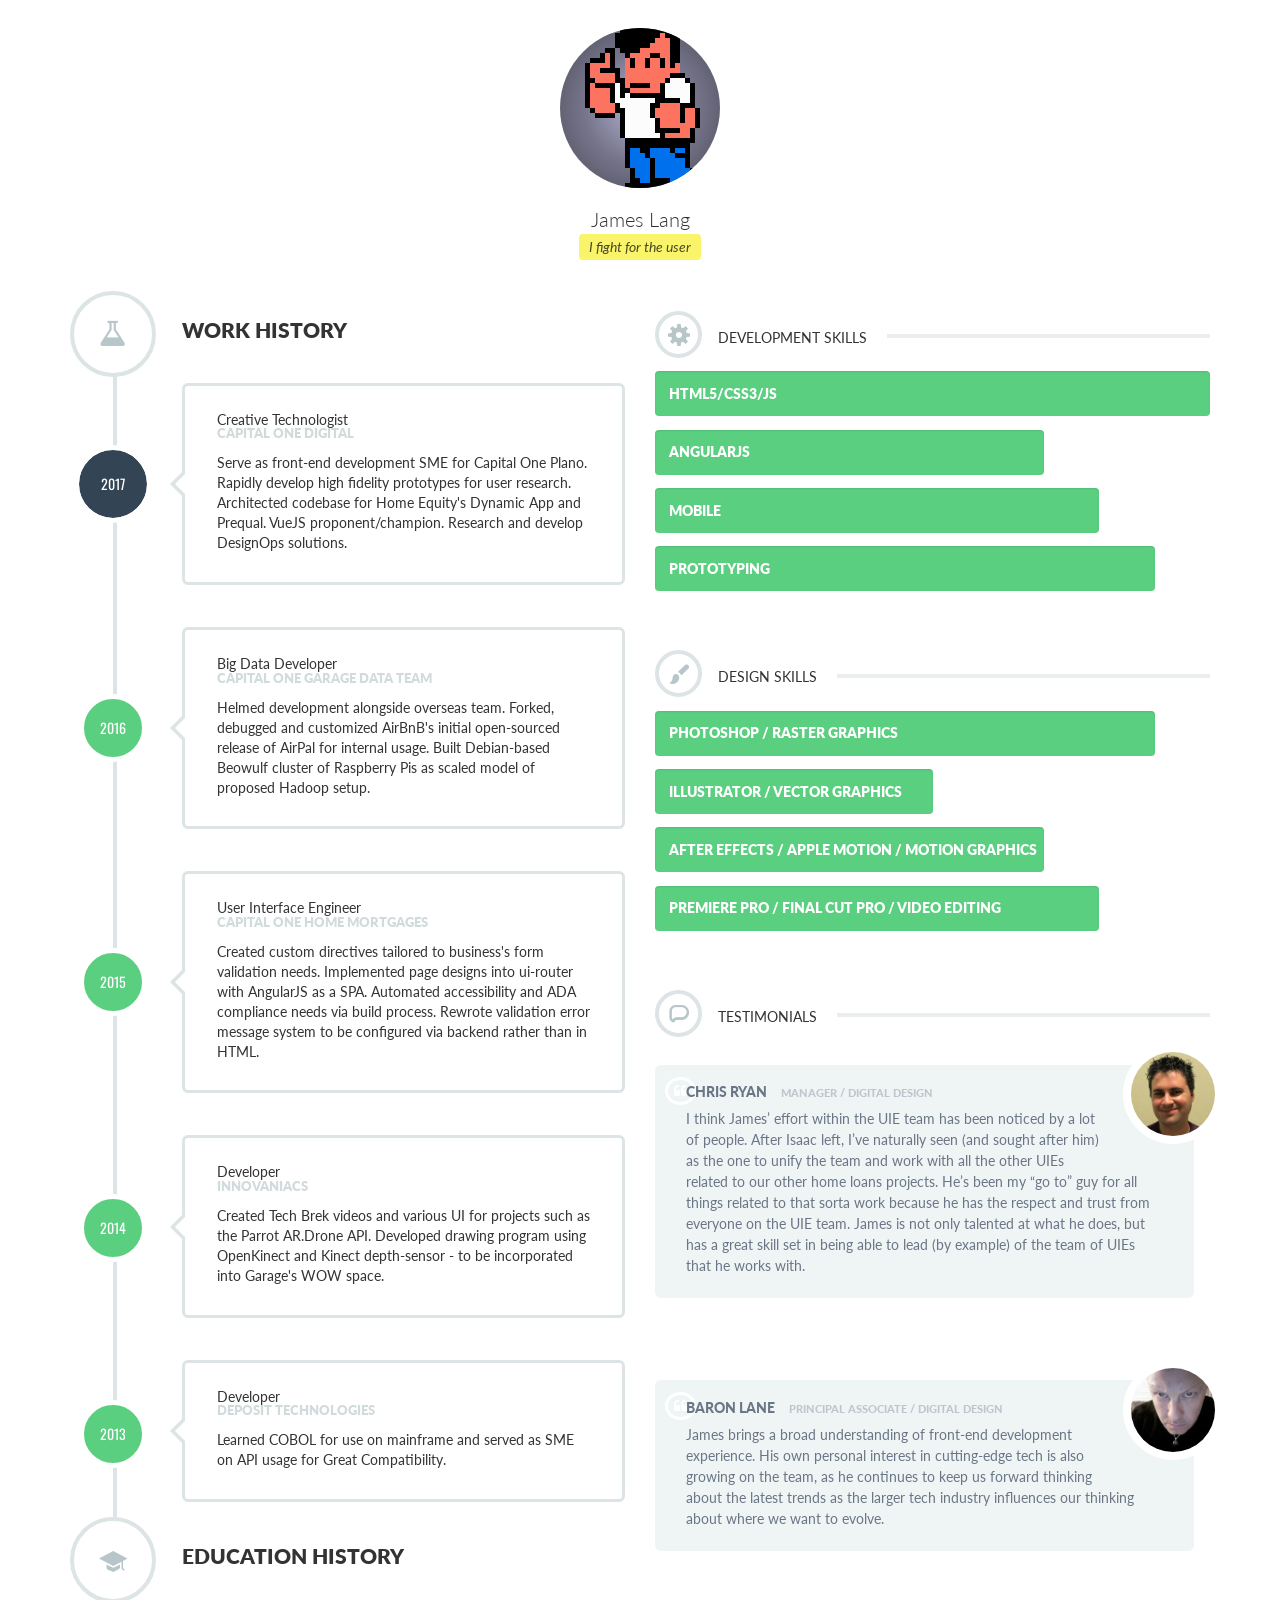
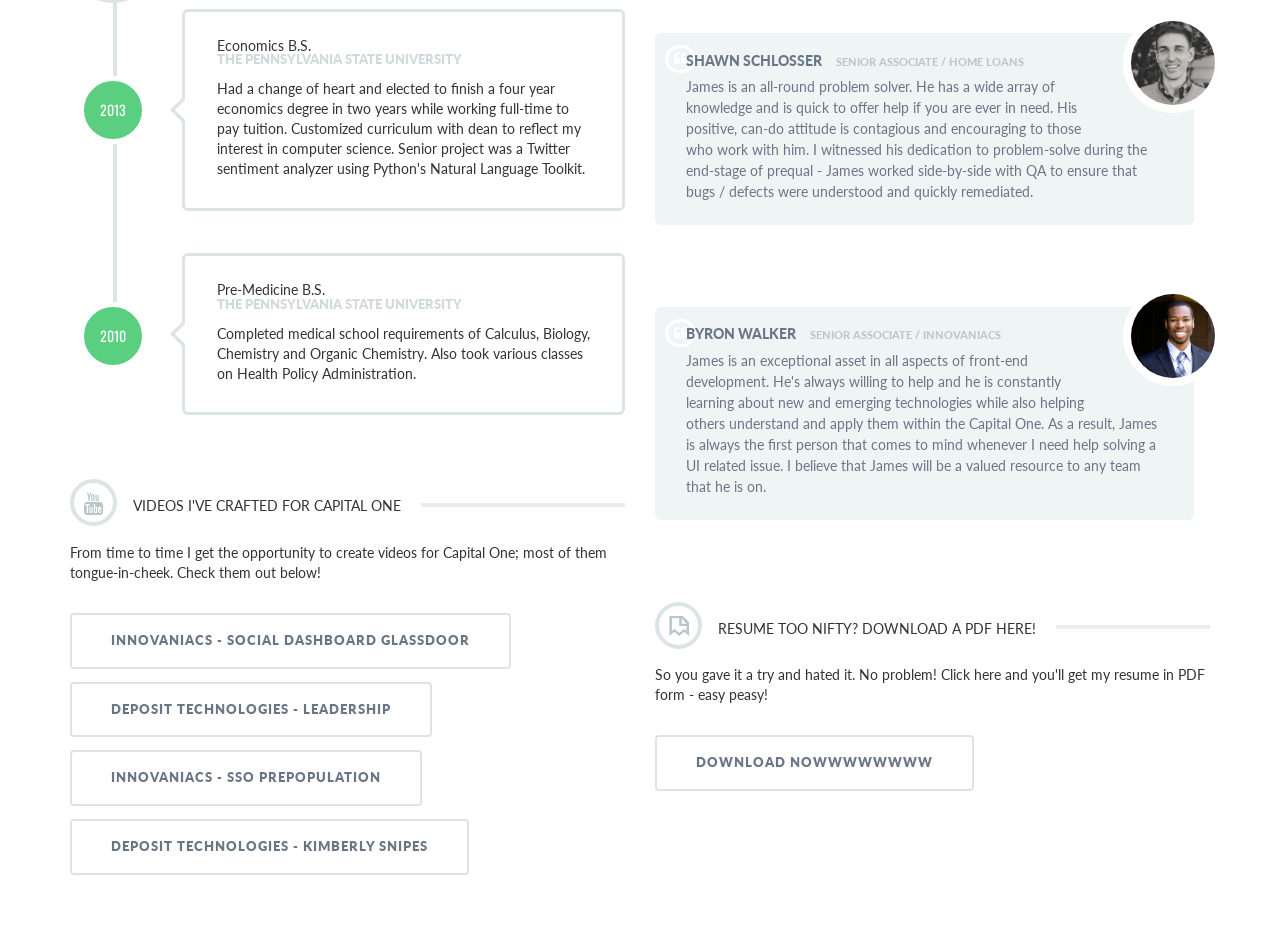
==== index.html @ 6a2134ec "experience updates" ====
<!DOCTYPE html>

<html lang="en">

<head>
    <meta charset="utf-8">
    <meta content="IE=edge" http-equiv="X-UA-Compatible">
    <meta content="width=device-width, initial-scale=1" name="viewport">

    <title>James Lang</title>

    <link href='https://fonts.googleapis.com/css?family=Lato:100,300,400,700,900,100italic,300italic,400italic,700italic,900italic'
        rel='stylesheet' type='text/css'>
    <link href='https://fonts.googleapis.com/css?family=Oswald' rel='stylesheet' type='text/css'>

    <link href="css/bootstrap.min.css" rel="stylesheet">
    <link rel="stylesheet" type="text/css" href="css/fonts/font-awesome/css/font-awesome.min.css">
    <link rel="stylesheet" type="text/css" href="css/fonts/fontello/css/fontello.css">
    <link rel="stylesheet" type="text/css" href="css/style.css">
    <!-- HTML5 shim and Respond.js for IE8 support of HTML5 elements and media queries -->
    <!-- WARNING: Respond.js doesn't work if you view the page via file:// -->
    <!--[if lt IE 9]>
      <script src="https://oss.maxcdn.com/html5shiv/3.7.2/html5shiv.min.js"></script>
      <script src="https://oss.maxcdn.com/respond/1.4.2/respond.min.js"></script>
    <![endif]-->
</head>

<body>
    <div class="container">
        <header class="header">
            <img src="img/avatar.gif" alt="a silly River City Ransom sprite I chose to be my avatar">
            <h1>James Lang</h1>
            <p>I fight for the user</p>
        </header>
        <div class="wrapper">
            <section id="resume" class="page">
                <div class="content">
                    <div class="row">
                        <div class="col-md-6">
                            <div class="timeline">
                                <h2><i class="fa fa-flask"></i>work history</h2>
                                <div class="event current">
                                    <span class="date">2017</span>
                                    <h4>Creative Technologist</h4>
                                    <h5>Capital One Digital</h5>
                                    <p>Serve as front-end development SME for Capital One Plano. Rapidly develop high fidelity prototypes for user research. Architected codebase for Home Equity's Dynamic App and Prequal. VueJS proponent/champion. Research and develop DesignOps solutions.</p>
                                </div>
                                <div class="event">
                                    <span class="date">2016</span>
                                    <h4>Big Data Developer</h4>
                                    <h5>Capital One Garage Data Team</h5>
                                    <p>Helmed development alongside overseas team. Forked, debugged and customized AirBnB's
                                        initial open-sourced release of AirPal for internal usage. Built Debian-based Beowulf cluster of
                                        Raspberry Pis as scaled model of proposed Hadoop setup.</p>
                                </div>
                                <div class="event">
                                    <span class="date">2015</span>
                                    <h4>User Interface Engineer</h4>
                                    <h5>Capital One Home Mortgages</h5>
                                    <p>Created custom directives tailored to business's form validation needs. Implemented page designs into ui-router with AngularJS as a SPA. Automated accessibility and ADA compliance needs via build process. Rewrote validation error message system to be configured via backend rather than in HTML.</p>
                                </div>
                                <div class="event">
                                    <span class="date">2014</span>
                                    <h4>Developer</h4>
                                    <h5>Innovaniacs</h5>
                                    <p>Created Tech Brek videos and various UI for projects such as the Parrot AR.Drone API.
                                        Developed drawing program using OpenKinect and Kinect depth-sensor - to be incorporated
                                        into Garage's WOW space.</p>
                                </div>
                                <div class="event">
                                    <span class="date">2013</span>
                                    <h4>Developer</h4>
                                    <h5>Deposit Technologies</h5>
                                    <p>Learned COBOL for use on mainframe and served as SME on API usage for Great Compatibility.</p>
                                </div>
                                <h2><i class="icon-college"></i>education history</h2>
                                <div class="event">
                                    <span class="date">2013</span>
                                    <h4>Economics B.S.</h4>
                                    <h5>The Pennsylvania State University</h5>
                                    <p>Had a change of heart and elected to finish a four year economics degree in two years
                                        while working full-time to pay tuition. Customized curriculum with dean to reflect
                                        my interest in computer science. Senior project was a Twitter sentiment analyzer
                                        using Python's Natural Language Toolkit.</p>
                                </div>
                                <div class="event last">
                                    <span class="date">2010</span>
                                    <h4>Pre-Medicine B.S.</h4>
                                    <h5>The Pennsylvania State University</h5>
                                    <p>Completed medical school requirements of Calculus, Biology, Chemistry and Organic Chemistry.
                                        Also took various classes on Health Policy Administration.</p>
                                </div>
                            </div>
                            <h2 class="section-title"><span><i class="icon-youtube"></i>Videos I've crafted for Capital One</span></h2>
                            <p>From time to time I get the opportunity to create videos for Capital One; most of them tongue-in-cheek.
                                Check them out below!</p>
                            <div class="download-button">
                                <a target="_blank" href="https://youtu.be/TDyPOs3mSeo" class="button primary">Innovaniacs - Social Dashboard Glassdoor</a>
                                <a target="_blank" href="https://youtu.be/um2yi-XzSWY" class="button primary">Deposit Technologies - Leadership</a>
                                <a target="_blank" href="https://youtu.be/ndw4KAT6s2w" class="button primary">Innovaniacs - SSO Prepopulation</a>
                                <a target="_blank" href="https://youtu.be/Vkbl9ad_ixo" class="button primary">Deposit Technologies - Kimberly Snipes</a>
                            </div>
                        </div>
                        <div class="col-md-6">
                            <h2 class="section-title"><span><i class="icon-cog-1"></i>development skills</span></h2>
                            <div class="skillset">
                                <div class="skill-unit">
                                    <h4>HTML5/CSS3/JS</h4>
                                    <div class="bar">
                                        <div class="progress" style="width: 100%;"></div>
                                    </div>
                                </div>
                                <div class="skill-unit">
                                    <h4>AngularJS</h4>
                                    <div class="bar">
                                        <div class="progress" style="width: 70%;"></div>
                                    </div>
                                </div>
                                <div class="skill-unit">
                                    <h4>Mobile</h4>
                                    <div class="bar">
                                        <div class="progress" style="width: 80%;"></div>
                                    </div>
                                </div>
                                <div class="skill-unit">
                                    <h4>Prototyping</h4>
                                    <div class="bar">
                                        <div class="progress" style="width: 90%;"></div>
                                    </div>
                                </div>
                            </div>
                            <h2 class="section-title"><span><i class="icon-brush"></i>design skills</span></h2>
                            <div class="skillset">
                                <div class="skill-unit">
                                    <h4>Photoshop / Raster Graphics</h4>
                                    <div class="bar">
                                        <div class="progress" style="width: 90%;"></div>
                                    </div>
                                </div>
                                <div class="skill-unit">
                                    <h4>Illustrator / Vector Graphics</h4>
                                    <div class="bar">
                                        <div class="progress" style="width: 50%;"></div>
                                    </div>
                                </div>
                                <div class="skill-unit">
                                    <h4>After Effects / Apple Motion / Motion Graphics</h4>
                                    <div class="bar">
                                        <div class="progress" style="width: 70%;"></div>
                                    </div>
                                </div>
                                <div class="skill-unit">
                                    <h4>Premiere Pro / Final Cut Pro / Video Editing</h4>
                                    <div class="bar">
                                        <div class="progress" style="width: 80%;"></div>
                                    </div>
                                </div>
                            </div>
                            <h2 class="section-title"><span><i class="icon-comment"></i>testimonials</span></h2>
                            <div class="testo-group">
                                <div class="testo">
                                    <img src="img/chris-ryan.jpg" alt="Chris Ryan's headshot">
                                    <h4>Chris Ryan <span>Manager / Digital Design</span></h4>
                                    <p>I think James’ effort within the UIE team has been noticed by a lot of people. After
                                        Isaac left, I’ve naturally seen (and sought after him) as the one to unify the team
                                        and work with all the other UIEs related to our other home loans projects. He’s been
                                        my “go to” guy for all things related to that sorta work because he has the respect
                                        and trust from everyone on the UIE team. James is not only talented at what he does,
                                        but has a great skill set in being able to lead (by example) of the team of UIEs
                                        that he works with.</p>
                                </div>
                            </div>
                            <div class="testo-group">
                                <div class="testo">
                                    <img src="img/baron-lane.jpg" alt="Baron Lane's headshot">
                                    <h4>Baron Lane <span>Principal Associate / Digital Design</span></h4>
                                    <p>James brings a broad understanding of front-end development experience. His own personal
                                        interest in cutting-edge tech is also growing on the team, as he continues to keep
                                        us forward thinking about the latest trends as the larger tech industry influences
                                        our thinking about where we want to evolve.</p>
                                </div>
                            </div>
                            <div class="testo-group">
                                <div class="testo">
                                    <img src="img/shawn-schlosser.jpg" alt="Shawn Schlosser's headshot">
                                    <h4>Shawn Schlosser <span>Senior Associate / Home Loans</span></h4>
                                    <p>James is an all-round problem solver. He has a wide array of knowledge and is quick to
                                        offer help if you are ever in need. His positive, can-do attitude is contagious and
                                        encouraging to those who work with him. I witnessed his dedication to problem-solve
                                        during the end-stage of prequal - James worked side-by-side with QA to ensure that
                                        bugs / defects were understood and quickly remediated.</p>
                                </div>
                            </div>
                            <div class="testo-group">
                                <div class="testo">
                                    <img src="img/byron-walker.jpg" alt="Byron Walker's headshot">
                                    <h4>Byron Walker <span>Senior Associate / Innovaniacs</span></h4>
                                    <p>James is an exceptional asset in all aspects of front-end development. He's always willing
                                        to help and he is constantly learning about new and emerging technologies while also
                                        helping others understand and apply them within the Capital One. As a result, James
                                        is always the first person that comes to mind whenever I need help solving a UI related
                                        issue. I believe that James will be a valued resource to any team that he is on.</p>
                                </div>
                            </div>
                            <h2 class="section-title"><span><i class="icon-doc-alt"></i>resume too nifty? download a PDF here!</span></h2>
                            <p>So you gave it a try and hated it. No problem! Click here and you'll get my resume in PDF form
                                - easy peasy!</p>
                            <div class="download-button">
                                <a target="_blank" href="resume.pdf" class="button primary">download nowwwwwwww</a>
                            </div>
                        </div>
                    </div>
                </div>
            </section>
        </div>
    </div>
    <script src="js/jquery-1.12.1.min.js"></script>
    <script src="js/bootstrap.min.js"></script>
</body>

</html>
---- css/fonts/fontello/css/fontello.css ----
@font-face {
  font-family: 'fontello';
  src: url('../font/fontello.eot?63985987');
  src: url('../font/fontello.eot?63985987#iefix') format('embedded-opentype'),
       url('../font/fontello.woff?63985987') format('woff'),
       url('../font/fontello.ttf?63985987') format('truetype'),
       url('../font/fontello.svg?63985987#fontello') format('svg');
  font-weight: normal;
  font-style: normal;
}
/* Chrome hack: SVG is rendered more smooth in Windozze. 100% magic, uncomment if you need it. */
/* Note, that will break hinting! In other OS-es font will be not as sharp as it could be */
/*
@media screen and (-webkit-min-device-pixel-ratio:0) {
  @font-face {
    font-family: 'fontello';
    src: url('../font/fontello.svg?63985987#fontello') format('svg');
  }
}
*/
 
 [class^="icon-"]:before, [class*=" icon-"]:before {
  font-family: "fontello";
  font-style: normal;
  font-weight: normal;
  speak: none;
 
  display: inline-block;
  text-decoration: inherit;
  width: 1em;
  margin-right: .2em;
  text-align: center;
  /* opacity: .8; */
 
  /* For safety - reset parent styles, that can break glyph codes*/
  font-variant: normal;
  text-transform: none;
     
  /* fix buttons height, for twitter bootstrap */
  line-height: 1em;
 
  /* Animation center compensation - margins should be symmetric */
  /* remove if not needed */
  margin-left: .2em;
 
  /* you can be more comfortable with increased icons size */
  /* font-size: 120%; */
 
  /* Uncomment for 3D effect */
  /* text-shadow: 1px 1px 1px rgba(127, 127, 127, 0.3); */
}
 
.icon-facebook:before { content: '\e800'; } /* '' */
.icon-twitter:before { content: '\e801'; } /* '' */
.icon-linkedin:before { content: '\e802'; } /* '' */
.icon-gplus:before { content: '\e803'; } /* '' */
.icon-pinterest:before { content: '\e804'; } /* '' */
.icon-github-circled:before { content: '\e805'; } /* '' */
.icon-dribbble:before { content: '\e806'; } /* '' */
.icon-digg:before { content: '\e807'; } /* '' */
.icon-instagram:before { content: '\e808'; } /* '' */
.icon-xing:before { content: '\e809'; } /* '' */
.icon-lastfm:before { content: '\e80a'; } /* '' */
.icon-rss:before { content: '\e80b'; } /* '' */
.icon-vimeo:before { content: '\e80c'; } /* '' */
.icon-forrst:before { content: '\e80d'; } /* '' */
.icon-foursquare:before { content: '\e80e'; } /* '' */
.icon-blogger:before { content: '\e80f'; } /* '' */
.icon-flickr:before { content: '\e810'; } /* '' */
.icon-weibo:before { content: '\e811'; } /* '' */
.icon-skype:before { content: '\e812'; } /* '' */
.icon-youtube:before { content: '\e813'; } /* '' */
.icon-soundcloud:before { content: '\e814'; } /* '' */
.icon-tumblr:before { content: '\e815'; } /* '' */
.icon-wordpress:before { content: '\e816'; } /* '' */
.icon-stackoverflow:before { content: '\e817'; } /* '' */
.icon-delicious:before { content: '\e818'; } /* '' */
.icon-grooveshark:before { content: '\e819'; } /* '' */
.icon-lkdto:before { content: '\e81a'; } /* '' */
.icon-hackernews:before { content: '\e81b'; } /* '' */
.icon-login:before { content: '\e81c'; } /* '' */
.icon-lego:before { content: '\e81d'; } /* '' */
.icon-bitbucket:before { content: '\e81e'; } /* '' */
.icon-pocket:before { content: '\e81f'; } /* '' */
.icon-buffer:before { content: '\e820'; } /* '' */
.icon-acrobat:before { content: '\e821'; } /* '' */
.icon-drupal:before { content: '\e822'; } /* '' */
.icon-statusnet:before { content: '\e823'; } /* '' */
.icon-appnet:before { content: '\e824'; } /* '' */
.icon-dwolla:before { content: '\e825'; } /* '' */
.icon-angellist:before { content: '\e826'; } /* '' */
.icon-print:before { content: '\e827'; } /* '' */
.icon-cart:before { content: '\e828'; } /* '' */
.icon-opentable:before { content: '\e829'; } /* '' */
.icon-stripe:before { content: '\e82a'; } /* '' */
.icon-posterous:before { content: '\e82b'; } /* '' */
.icon-scribd:before { content: '\e82c'; } /* '' */
.icon-eventbrite:before { content: '\e82d'; } /* '' */
.icon-intensedebate:before { content: '\e82e'; } /* '' */
.icon-yelp:before { content: '\e82f'; } /* '' */
.icon-eventasaurus:before { content: '\e830'; } /* '' */
.icon-quora:before { content: '\e831'; } /* '' */
.icon-openid:before { content: '\e832'; } /* '' */
.icon-pinboard:before { content: '\e833'; } /* '' */
.icon-gmail:before { content: '\e834'; } /* '' */
.icon-songkick:before { content: '\e835'; } /* '' */
.icon-plurk:before { content: '\e836'; } /* '' */
.icon-itunes:before { content: '\e837'; } /* '' */
.icon-googleplay:before { content: '\e838'; } /* '' */
.icon-github:before { content: '\e839'; } /* '' */
.icon-ebay:before { content: '\e83a'; } /* '' */
.icon-dropbox:before { content: '\e83b'; } /* '' */
.icon-cloudapp:before { content: '\e83c'; } /* '' */
.icon-steam:before { content: '\e83d'; } /* '' */
.icon-amazon:before { content: '\e83e'; } /* '' */
.icon-podcast:before { content: '\e83f'; } /* '' */
.icon-myspace:before { content: '\e840'; } /* '' */
.icon-macstore:before { content: '\e841'; } /* '' */
.icon-email:before { content: '\e842'; } /* '' */
.icon-chrome:before { content: '\e843'; } /* '' */
.icon-yahoo:before { content: '\e844'; } /* '' */
.icon-windows:before { content: '\e845'; } /* '' */
.icon-viadeo:before { content: '\e846'; } /* '' */
.icon-instapaper:before { content: '\e847'; } /* '' */
.icon-meetup:before { content: '\e848'; } /* '' */
.icon-vk:before { content: '\e849'; } /* '' */
.icon-klout:before { content: '\e84a'; } /* '' */
.icon-plancast:before { content: '\e84b'; } /* '' */
.icon-disqus:before { content: '\e84c'; } /* '' */
.icon-google:before { content: '\e84d'; } /* '' */
.icon-evernote:before { content: '\e84e'; } /* '' */
.icon-cc:before { content: '\e84f'; } /* '' */
.icon-appstore:before { content: '\e850'; } /* '' */
.icon-gowalla:before { content: '\e851'; } /* '' */
.icon-guest:before { content: '\e852'; } /* '' */
.icon-reddit:before { content: '\e853'; } /* '' */
.icon-spotify:before { content: '\e854'; } /* '' */
.icon-stumbleupon:before { content: '\e855'; } /* '' */
.icon-fivehundredpx:before { content: '\e856'; } /* '' */
.icon-bitcoin:before { content: '\e857'; } /* '' */
.icon-w3c:before { content: '\e858'; } /* '' */
.icon-html5:before { content: '\e859'; } /* '' */
.icon-ie:before { content: '\e85a'; } /* '' */
.icon-call:before { content: '\e85b'; } /* '' */
.icon-ninetyninedesigns:before { content: '\e85c'; } /* '' */
.icon-calendar:before { content: '\e85d'; } /* '' */
.icon-lanyrd:before { content: '\e85e'; } /* '' */
.icon-wikipedia:before { content: '\e85f'; } /* '' */
.icon-smashmag:before { content: '\e860'; } /* '' */
.icon-eventful:before { content: '\e861'; } /* '' */
.icon-android:before { content: '\e862'; } /* '' */
.icon-flattr:before { content: '\e863'; } /* '' */
.icon-paypal:before { content: '\e864'; } /* '' */
.icon-aim:before { content: '\e865'; } /* '' */
.icon-duckduckgo:before { content: '\e866'; } /* '' */
.icon-friendfeed:before { content: '\e867'; } /* '' */
.icon-behance:before { content: '\e868'; } /* '' */
.icon-picture:before { content: '\e869'; } /* '' */
.icon-camera:before { content: '\e86a'; } /* '' */
.icon-info:before { content: '\e86b'; } /* '' */
.icon-link:before { content: '\e86c'; } /* '' */
.icon-attach:before { content: '\e86d'; } /* '' */
.icon-pin:before { content: '\e86e'; } /* '' */
.icon-tag:before { content: '\e86f'; } /* '' */
.icon-tag-empty:before { content: '\e870'; } /* '' */
.icon-quote-left:before { content: '\e871'; } /* '' */
.icon-quote-right:before { content: '\e872'; } /* '' */
.icon-pencil:before { content: '\e873'; } /* '' */
.icon-pencil-neg:before { content: '\e874'; } /* '' */
.icon-comment:before { content: '\e875'; } /* '' */
.icon-comment-inv:before { content: '\e876'; } /* '' */
.icon-comment-alt:before { content: '\e877'; } /* '' */
.icon-comment-inv-alt:before { content: '\e878'; } /* '' */
.icon-comment-alt2:before { content: '\e879'; } /* '' */
.icon-comment-inv-alt2:before { content: '\e87a'; } /* '' */
.icon-chat:before { content: '\e87b'; } /* '' */
.icon-chat-inv:before { content: '\e87c'; } /* '' */
.icon-location:before { content: '\e87d'; } /* '' */
.icon-location-inv:before { content: '\e87e'; } /* '' */
.icon-location-alt:before { content: '\e87f'; } /* '' */
.icon-compass:before { content: '\e880'; } /* '' */
.icon-doc:before { content: '\e881'; } /* '' */
.icon-doc-inv:before { content: '\e882'; } /* '' */
.icon-doc-alt:before { content: '\e883'; } /* '' */
.icon-doc-inv-alt:before { content: '\e884'; } /* '' */
.icon-book-open:before { content: '\e885'; } /* '' */
.icon-cog:before { content: '\e886'; } /* '' */
.icon-share:before { content: '\e887'; } /* '' */
.icon-mic:before { content: '\e888'; } /* '' */
.icon-headphones:before { content: '\e889'; } /* '' */
.icon-clock:before { content: '\e88a'; } /* '' */
.icon-lamp:before { content: '\e88b'; } /* '' */
.icon-resize-full:before { content: '\e88c'; } /* '' */
.icon-resize-full-alt:before { content: '\e88d'; } /* '' */
.icon-resize-small:before { content: '\e88e'; } /* '' */
.icon-resize-small-alt:before { content: '\e88f'; } /* '' */
.icon-play:before { content: '\e890'; } /* '' */
.icon-play-circle2:before { content: '\e891'; } /* '' */
.icon-stop:before { content: '\e892'; } /* '' */
.icon-pause:before { content: '\e893'; } /* '' */
.icon-award:before { content: '\e894'; } /* '' */
.icon-award-empty:before { content: '\e895'; } /* '' */
.icon-mobile:before { content: '\e896'; } /* '' */
.icon-cd:before { content: '\e897'; } /* '' */
.icon-equalizer:before { content: '\e898'; } /* '' */
.icon-aperture:before { content: '\e899'; } /* '' */
.icon-aperture-alt:before { content: '\e89a'; } /* '' */
.icon-book:before { content: '\e89b'; } /* '' */
.icon-book-alt:before { content: '\e89c'; } /* '' */
.icon-brush:before { content: '\e89d'; } /* '' */
.icon-brush-alt:before { content: '\e89e'; } /* '' */
.icon-layers:before { content: '\e89f'; } /* '' */
.icon-layers-alt:before { content: '\e8a0'; } /* '' */
.icon-flash:before { content: '\e8a1'; } /* '' */
.icon-chart-bar:before { content: '\e8a2'; } /* '' */
.icon-chart-pie:before { content: '\e8a3'; } /* '' */
.icon-key:before { content: '\e8a4'; } /* '' */
.icon-key-inv:before { content: '\e8a5'; } /* '' */
.icon-hash:before { content: '\e8a6'; } /* '' */
.icon-at:before { content: '\e8a7'; } /* '' */
.icon-pilcrow:before { content: '\e8a8'; } /* '' */
.icon-article-alt:before { content: '\e8a9'; } /* '' */
.icon-doc-1:before { content: '\e8aa'; } /* '' */
.icon-award-1:before { content: '\e8ab'; } /* '' */
.icon-tablet:before { content: '\e8ac'; } /* '' */
.icon-cd-1:before { content: '\e8ad'; } /* '' */
.icon-book-1:before { content: '\e8ae'; } /* '' */
.icon-easel:before { content: '\e8af'; } /* '' */
.icon-globe:before { content: '\e8b0'; } /* '' */
.icon-dollar:before { content: '\e8b1'; } /* '' */
.icon-cloud:before { content: '\e8b2'; } /* '' */
.icon-camera-1:before { content: '\e8b3'; } /* '' */
.icon-trophy:before { content: '\e8b4'; } /* '' */
.icon-flash-1:before { content: '\e8b5'; } /* '' */
.icon-paper-plane:before { content: '\e8b6'; } /* '' */
.icon-fontsize:before { content: '\e8b7'; } /* '' */
.icon-color-adjust:before { content: '\e8b8'; } /* '' */
.icon-vector-pencil:before { content: '\e8b9'; } /* '' */
.icon-spread:before { content: '\e8ba'; } /* '' */
.icon-art-gallery:before { content: '\e8bb'; } /* '' */
.icon-bicycle:before { content: '\e8bc'; } /* '' */
.icon-cafe:before { content: '\e8bd'; } /* '' */
.icon-college:before { content: '\e8be'; } /* '' */
.icon-embassy:before { content: '\e8bf'; } /* '' */
.icon-fast-food:before { content: '\e8c0'; } /* '' */
.icon-jabber:before { content: '\e8c1'; } /* '' */
.icon-instagram-1:before { content: '\e8c2'; } /* '' */
.icon-instagram-filled:before { content: '\e8c3'; } /* '' */
.icon-camera-2:before { content: '\e8c4'; } /* '' */
.icon-phone:before { content: '\e8c5'; } /* '' */
.icon-cog-1:before { content: '\e8c6'; } /* '' */
.icon-lightbulb:before { content: '\e8c7'; } /* '' */
.icon-play-1:before { content: '\e8c8'; } /* '' */
.icon-pause-1:before { content: '\e8c9'; } /* '' */
.icon-stop-1:before { content: '\e8ca'; } /* '' */
.icon-play-circled:before { content: '\e8cb'; } /* '' */
.icon-play-circled2:before { content: '\e8cc'; } /* '' */
.icon-stop-circled:before { content: '\e8cd'; } /* '' */
.icon-pause-circled:before { content: '\e8ce'; } /* '' */
.icon-desktop:before { content: '\e8cf'; } /* '' */
.icon-laptop:before { content: '\e8d0'; } /* '' */
.icon-globe-1:before { content: '\e8d1'; } /* '' */
.icon-leaf:before { content: '\e8d2'; } /* '' */
.icon-qrcode:before { content: '\e8d3'; } /* '' */
.icon-book-2:before { content: '\e8d4'; } /* '' */
.icon-gauge:before { content: '\e8d5'; } /* '' */
.icon-address-book:before { content: '\e8d6'; } /* '' */
.icon-person:before { content: '\e8d7'; } /* '' */
.icon-adult:before { content: '\e8d8'; } /* '' */
.icon-child:before { content: '\e8d9'; } /* '' */
.icon-css:before { content: '\e8da'; } /* '' */
.icon-slideshare:before { content: '\e8db'; } /* '' */
.icon-paper-plane-1:before { content: '\e8dc'; } /* '' */
.icon-volume-off:before { content: '\e8dd'; } /* '' */
.icon-volume-down:before { content: '\e8de'; } /* '' */
.icon-volume-up:before { content: '\e8df'; } /* '' */
.icon-picasa:before { content: '\e8e0'; } /* '' */
.icon-left-open:before { content: '\e8e1'; } /* '' */
.icon-right-open:before { content: '\e8e2'; } /* '' */
.icon-home:before { content: '\e8e3'; } /* '' */
.icon-home-1:before { content: '\e8e4'; } /* '' */
.icon-home-2:before { content: '\e8e5'; } /* '' */
.icon-deviantart:before { content: '\e8e6'; } /* '' */
---- css/style.css ----
/* TYPOGRAPHY */
body,input,textarea,select,button {
    font-family: Lato,Arial,serif;
}

input[type=submit],input[type=button],button,a.button {
    display: inline-block;
    position: relative;
    padding: 1em 2em;
    font-size: .925em;
    font-weight: 800;
    text-transform: uppercase;
    line-height: 1.2;
    border: 0;
    outline: 0;
    background: #fff;
    border: 2px solid #DDE4E6;
    color: #6A7686;
    text-shadow: none;
    border-radius: 4px;
}

h1 {
    font-size: 2.2em;
    margin: .8em 0 .4em;
}

h2 {
    font-size: 1.5em;
    margin: 1em 0 .6em;
    font-weight: 800;
}

h3 {
    font-size: 1.2em;
    margin: 1em 0 .6em;
}

h4 {
    font-size: 1em;
    margin: 2em 0 .6em;
}

h5 {
    font-size: 1em;
    margin: 1em 0 .8em;
}

h6 {
    font-size: .9em;
    margin: 1em 0 .8em;
}

p {
    margin: 1.2em 0;
}

.header {
    z-index: 200;
    /*margin: 0 auto 2em auto;*/
    margin: 0 auto;
    padding: 2em;
    width: 100%;
    text-align: center;
    /*background: #79CE98;*/
}

.header img {
    max-height: 160px;
    border-radius: 50%;
    background: #655E6E;
/* For browsers that do not support gradients */
    background: -webkit-radial-gradient(circle,#b4b2d4,#75748a,#4a4a57);
/* Safari */
    background: -o-radial-gradient(circle,#b4b2d4,#75748a,#4a4a57);
/* Opera 11.6 to 12.0 */
    background: -moz-radial-gradient(circle,#b4b2d4,#75748a,#4a4a57);
/* Firefox 3.6 to 15 */
    background: radial-gradient(circle,#b4b2d4,#75748a,#4a4a57);
/* Standard syntax */
}

.header h1 {
    margin: .9em 0 0;
    padding: 0;
    font-weight: 300;
    font-size: 1.4em;
    line-height: 1.4;
    -webkit-backface-visibility: hidden;
}

.header p {
    font-size: 1em;
    margin: .1em 0 .6em;
    display: inline-block;
    font-style: italic;
    padding: 6px 10px;
    background: #FAF46A;
    color: #345;
    color: rgba(0,0,0,.7);
    border-radius: 4px;
    line-height: 1;
}

/* HEADING WITH ICON */
h2 i[class^="icon-"],h2 i[class*=" icon-"],h2 i.fa {
    font-size: 22px;
    margin-right: 16px;
    line-height: 39px;
    text-align: center;
    color: #B7C6C9;
    background: #fff;
    border-radius: 50%;
    border: 4px solid #dde4e6;
    display: inline-block;
    width: 47px;
}

h2 i[class^="icon-"]:before,h2 i[class*=" icon-"]:before,h2 i.fa:before {
    display: inline;
    margin-left: 0;
    margin-right: 0;
}

/* SECTION-TITLE */
.section-title {
    position: relative;
    margin-bottom: 1em;
    font-size: 1em;
    font-weight: 400;
}

.section-title:before {
    content: "";
    position: absolute;
    top: 50%;
    left: 0;
    width: 100%;
    border-bottom: 4px solid #EAEEEF;
}

.section-title span {
    position: relative;
    display: inline-block;
    padding-right: 1.4em;
    background: #fff;
    text-transform: uppercase;
}

/* TIMELINE */
.timeline {
    position: relative;
    padding-left: 112px;
    padding-bottom: 8px;
}

.timeline h2 {
    position: relative;
    margin-bottom: 2em;
    text-transform: uppercase;
}

.timeline h2 [class^="icon-"],.timeline h2 [class*=" icon-"],.timeline h2 .fa {
    display: block;
    font-size: 30px;
    position: absolute;
    top: -27px;
    left: -112px;
    width: 86px;
    line-height: 78px;
    margin: 0;
    z-index: 120;
}

.timeline h2 [class^="icon-"]:before,.timeline h2 [class*=" icon-"]:before,.timeline h2 i.fa:before {
    margin: 0;
}

.event {
    position: relative;
    padding: 26px 32px;
    margin-bottom: 3em;
    background: #fff;
    border: 3px solid #DDE4E6;
    border-radius: 6px;
}

.event:after,.event:before {
    right: 100%;
    top: 50%;
    border: solid transparent;
    content: " ";
    height: 0;
    width: 0;
    position: absolute;
    pointer-events: none;
}

.event:after {
    border-right-color: #fff;
    border-width: 10px;
    margin-top: -10px;
}

.event:before {
    border-right-color: #DDE4E6;
    border-width: 15px;
    margin-top: -15px;
}

.event .date {
    position: absolute;
    top: 45%;
    margin-top: -24px;
    left: -106px;
    width: 68px;
    line-height: 58px;
    text-align: center;
    background: #5BCF80;
    display: block;
    z-index: 120;
    color: #fff;
    border-radius: 50%;
    border: 5px solid #FFF;
    font-family: Oswald;
    font-weight: 400;
}

.event.current .date {
    border-color: #345;
    outline: 5px solid #FFF;
    background-color: #345;
}

.timeline .event.last p:before {
    height: 76%;
}

.event h4 {
    font-weight: 400;
    margin: 0;
    padding: 0;
}

.event h5 {
    margin: 0;
    padding: 0 0 .3em;
    font-size: .9em;
    text-transform: uppercase;
    font-weight: 800;
    color: #d1dbdc;
}

.event p {
    margin: .6em 0 .2em;
}

.event p:before {
    display: block;
    content: "";
    position: absolute;
    top: -30px;
    left: -72px;
    height: 160%;
    width: 4px;
    background: #DDE4E6;
}

/* SKILLS */
.skillset {
    padding: 0 0 3.2em;
}

.skill-unit {
    padding-bottom: 0;
}

.skill-unit h4 {
    margin-bottom: -30px;
    font-weight: 800;
    color: #fff;
    position: relative;
    z-index: 100;
    padding-left: 14px;
    text-transform: uppercase;
}

.skill-unit .bar {
    position: relative;
    width: 100%;
    height: 45px;
}

.skill-unit .bar .progress {
    position: absolute;
    top: 0;
    left: 0;
    height: 100%;
    border-radius: 4px;
    background: #5BCF80;
}

/* TESTIMONIAL */
.testo-group {
    padding: 1em 0 2em;
}

.testo {
    position: relative;
    padding: 1.4em 2.2em;
    margin: 0 16px 40px 0;
    background: #EFF4F5;
    border-radius: 6px;
}

.testo:before {
    display: block;
    content: "\f10d";
    line-height: 1;
    font-size: 14px;
    position: absolute;
    left: 10px;
    top: 12px;
    color: #fff;
    border: 3px solid #FFF;
    padding: 4px 6px;
    border-radius: 50%;
    font-family: FontAwesome;
    font-weight: normal;
    text-align: left;
    font-style: normal;
    display: inline-block;
    text-decoration: inherit;
}

.testo img {
    display: block;
    float: right;
    max-width: 100px;
    border-radius: 50%;
    margin: -40px -60px 10px 20px;
    border: 8px solid #fff;
}

.testo h4 {
    position: relative;
    margin: 0;
    text-transform: uppercase;
    font-weight: 900;
    color: #6A7686;
}

.testo h4 span {
    display: inline-block;
    margin-left: 1em;
    font-size: .8em;
    color: #BFC5CD;
}

.testo p {
    position: relative;
    margin: .6em 0 .2em;
    line-height: 150%;
    color: #6A7686;
}

/* DOWNLOAD BUTTON */
.download-button {
    margin-bottom: 4em;
}

.download-button .button {
    letter-spacing: 1px;
    padding: 1.4em 3em;
    margin-top: 1em;
}
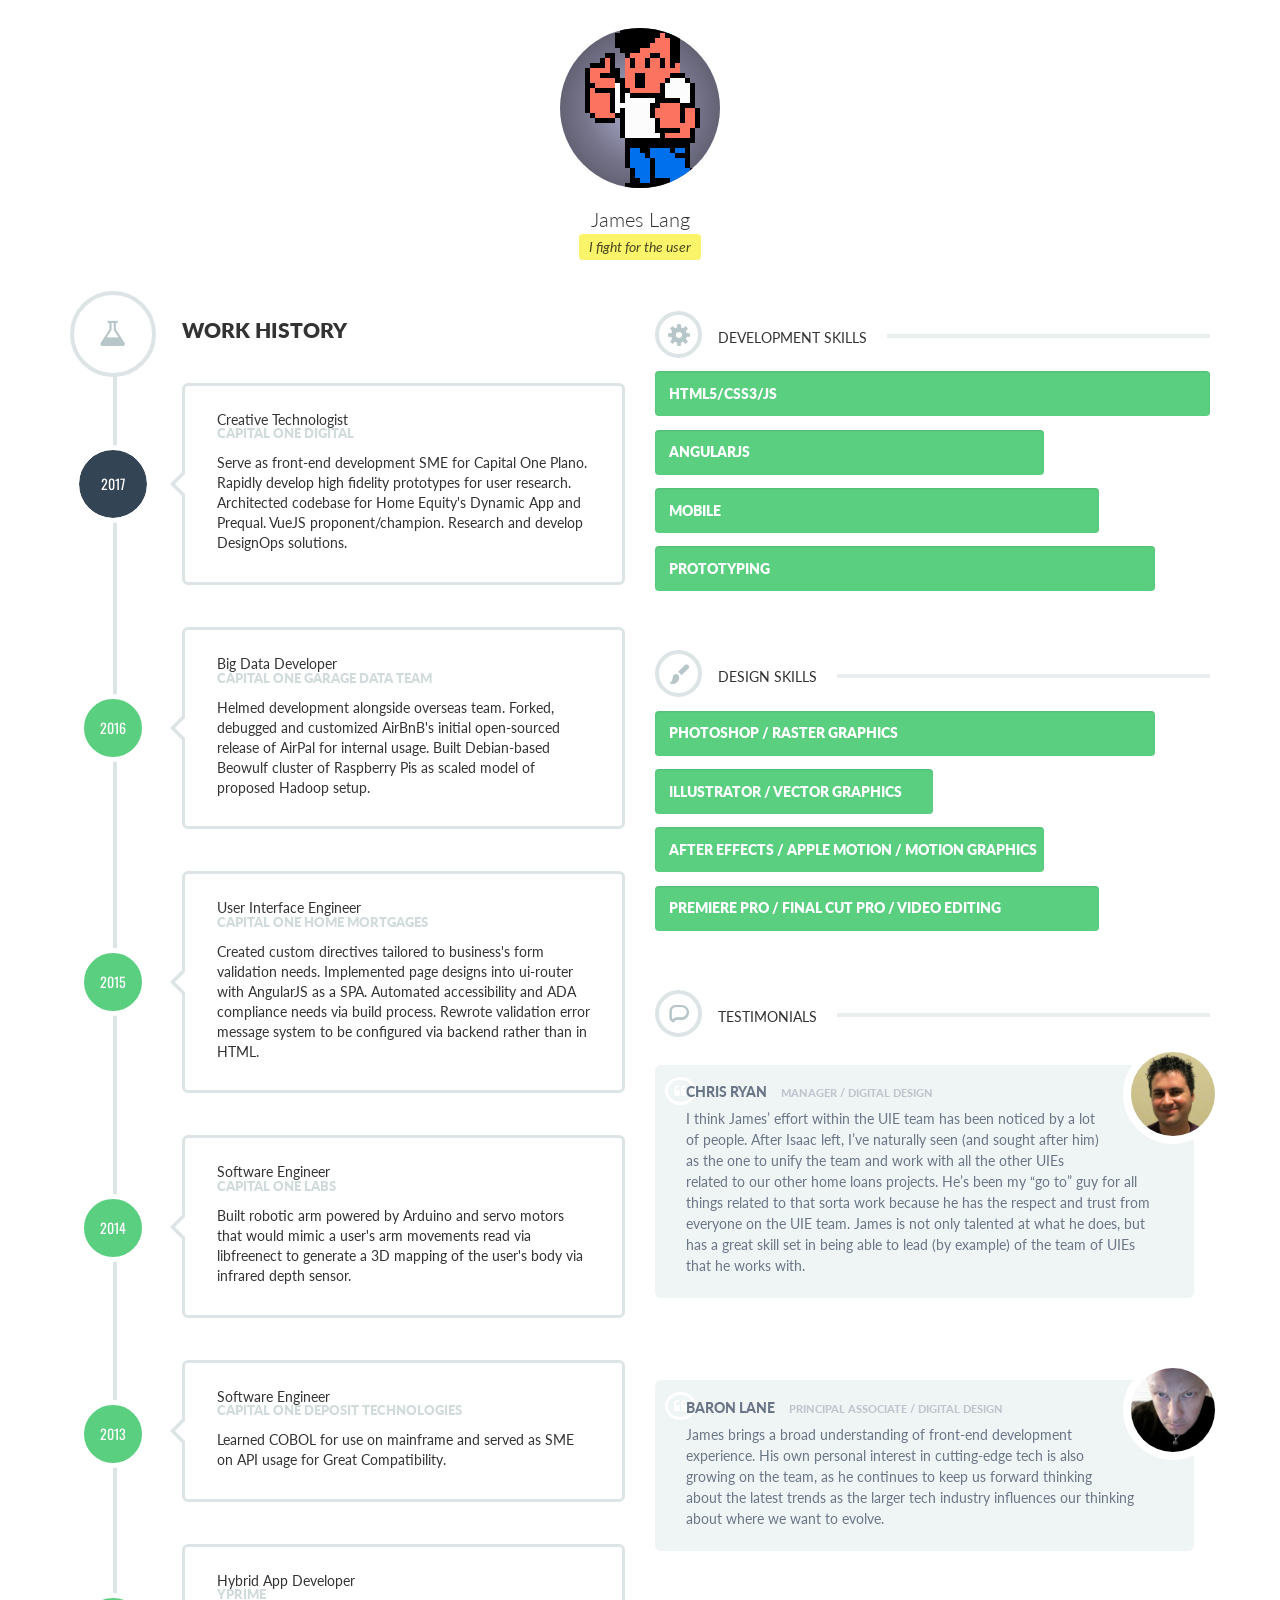
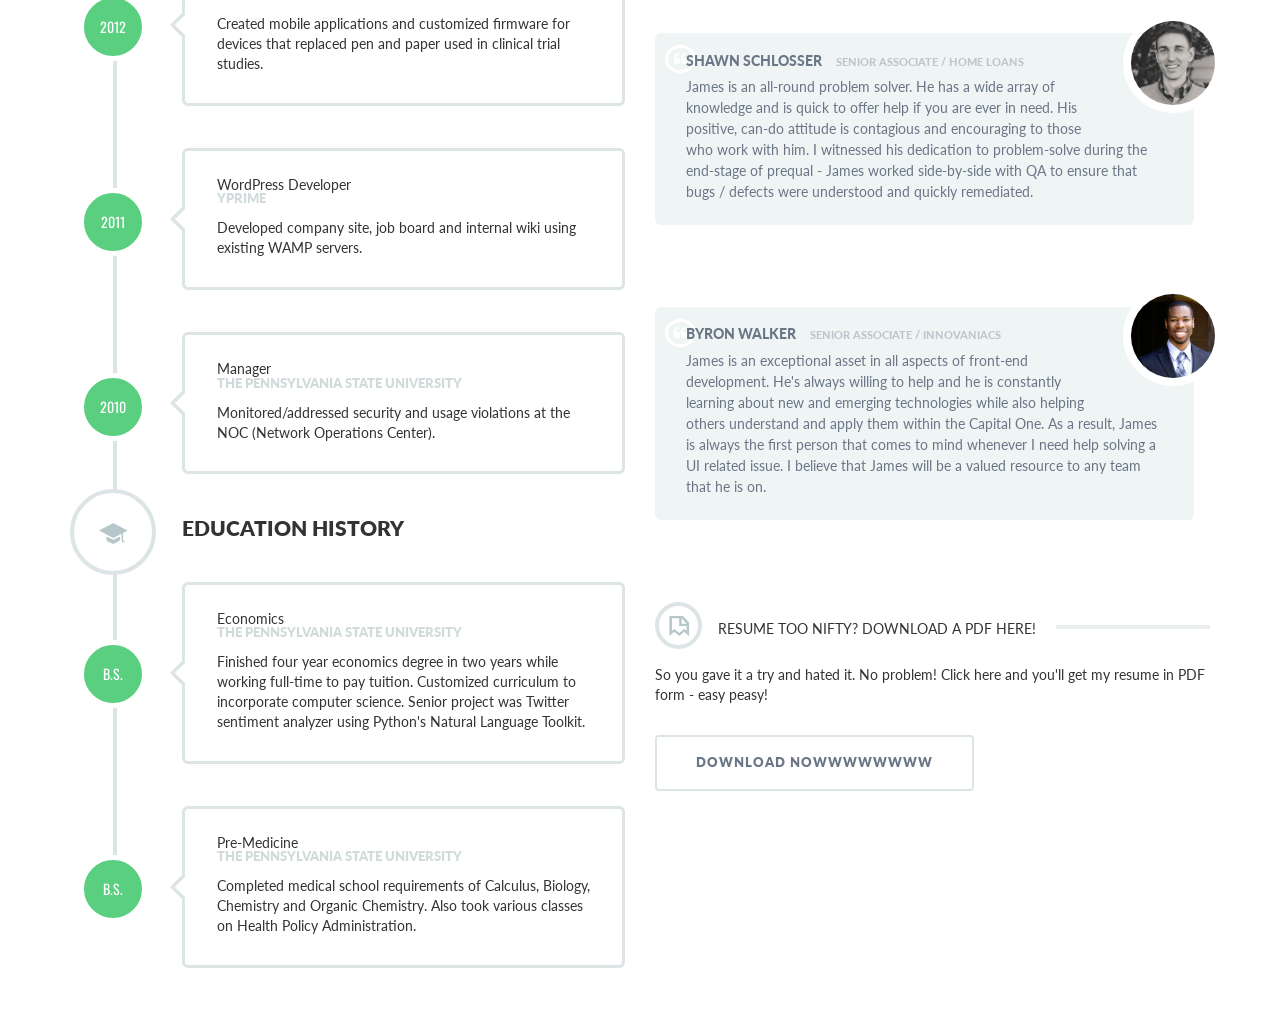
==== commit 1401c0c9: "finish updating history" ====
--- a/index.html
+++ b/index.html
@@ -43,62 +43,75 @@
                                     <span class="date">2017</span>
                                     <h4>Creative Technologist</h4>
                                     <h5>Capital One Digital</h5>
-                                    <p>Serve as front-end development SME for Capital One Plano. Rapidly develop high fidelity prototypes for user research. Architected codebase for Home Equity's Dynamic App and Prequal. VueJS proponent/champion. Research and develop DesignOps solutions.</p>
+                                    <p>Serve as front-end development SME for Capital One Plano. Rapidly develop high fidelity
+                                        prototypes for user research. Architected codebase for Home Equity's Dynamic App
+                                        and Prequal. VueJS proponent/champion. Research and develop DesignOps solutions.</p>
                                 </div>
                                 <div class="event">
                                     <span class="date">2016</span>
                                     <h4>Big Data Developer</h4>
                                     <h5>Capital One Garage Data Team</h5>
                                     <p>Helmed development alongside overseas team. Forked, debugged and customized AirBnB's
-                                        initial open-sourced release of AirPal for internal usage. Built Debian-based Beowulf cluster of
-                                        Raspberry Pis as scaled model of proposed Hadoop setup.</p>
+                                        initial open-sourced release of AirPal for internal usage. Built Debian-based Beowulf
+                                        cluster of Raspberry Pis as scaled model of proposed Hadoop setup.</p>
                                 </div>
                                 <div class="event">
                                     <span class="date">2015</span>
                                     <h4>User Interface Engineer</h4>
                                     <h5>Capital One Home Mortgages</h5>
-                                    <p>Created custom directives tailored to business's form validation needs. Implemented page designs into ui-router with AngularJS as a SPA. Automated accessibility and ADA compliance needs via build process. Rewrote validation error message system to be configured via backend rather than in HTML.</p>
+                                    <p>Created custom directives tailored to business's form validation needs. Implemented page
+                                        designs into ui-router with AngularJS as a SPA. Automated accessibility and ADA compliance
+                                        needs via build process. Rewrote validation error message system to be configured
+                                        via backend rather than in HTML.</p>
                                 </div>
                                 <div class="event">
                                     <span class="date">2014</span>
-                                    <h4>Developer</h4>
-                                    <h5>Innovaniacs</h5>
-                                    <p>Created Tech Brek videos and various UI for projects such as the Parrot AR.Drone API.
-                                        Developed drawing program using OpenKinect and Kinect depth-sensor - to be incorporated
-                                        into Garage's WOW space.</p>
+                                    <h4>Software Engineer</h4>
+                                    <h5>Capital One Labs</h5>
+                                    <p>Built robotic arm powered by Arduino and servo motors that would mimic a user's arm movements
+                                        read via libfreenect to generate a 3D mapping of the user's body via infrared depth
+                                        sensor.</p>
                                 </div>
                                 <div class="event">
                                     <span class="date">2013</span>
-                                    <h4>Developer</h4>
-                                    <h5>Deposit Technologies</h5>
+                                    <h4>Software Engineer</h4>
+                                    <h5>Capital One Deposit Technologies</h5>
                                     <p>Learned COBOL for use on mainframe and served as SME on API usage for Great Compatibility.</p>
                                 </div>
+                                <div class="event">
+                                    <span class="date">2012</span>
+                                    <h4>Hybrid App Developer</h4>
+                                    <h5>YPrime</h5>
+                                    <p>Created mobile applications and customized firmware for devices that replaced pen and paper used in clinical trial studies.</p>
+                                </div>
+                                <div class="event">
+                                    <span class="date">2011</span>
+                                    <h4>WordPress Developer</h4>
+                                    <h5>YPrime</h5>
+                                    <p>Developed company site, job board and internal wiki using existing WAMP servers.</p>
+                                </div>
+                                <div class="event">
+                                    <span class="date">2010</span>
+                                    <h4>Manager</h4>
+                                    <h5>The Pennsylvania State University</h5>
+                                    <p>Monitored/addressed security and usage violations at the NOC (Network Operations Center).</p>
+                                </div>
                                 <h2><i class="icon-college"></i>education history</h2>
                                 <div class="event">
-                                    <span class="date">2013</span>
-                                    <h4>Economics B.S.</h4>
+                                    <span class="date">B.S.</span>
+                                    <h4>Economics</h4>
                                     <h5>The Pennsylvania State University</h5>
-                                    <p>Had a change of heart and elected to finish a four year economics degree in two years
-                                        while working full-time to pay tuition. Customized curriculum with dean to reflect
-                                        my interest in computer science. Senior project was a Twitter sentiment analyzer
-                                        using Python's Natural Language Toolkit.</p>
+                                    <p>Finished four year economics degree in two years while working full-time to pay tuition.
+                                        Customized curriculum to incorporate computer science. Senior project was Twitter
+                                        sentiment analyzer using Python's Natural Language Toolkit.</p>
                                 </div>
                                 <div class="event last">
-                                    <span class="date">2010</span>
-                                    <h4>Pre-Medicine B.S.</h4>
+                                    <span class="date">B.S.</span>
+                                    <h4>Pre-Medicine</h4>
                                     <h5>The Pennsylvania State University</h5>
                                     <p>Completed medical school requirements of Calculus, Biology, Chemistry and Organic Chemistry.
                                         Also took various classes on Health Policy Administration.</p>
                                 </div>
-                            </div>
-                            <h2 class="section-title"><span><i class="icon-youtube"></i>Videos I've crafted for Capital One</span></h2>
-                            <p>From time to time I get the opportunity to create videos for Capital One; most of them tongue-in-cheek.
-                                Check them out below!</p>
-                            <div class="download-button">
-                                <a target="_blank" href="https://youtu.be/TDyPOs3mSeo" class="button primary">Innovaniacs - Social Dashboard Glassdoor</a>
-                                <a target="_blank" href="https://youtu.be/um2yi-XzSWY" class="button primary">Deposit Technologies - Leadership</a>
-                                <a target="_blank" href="https://youtu.be/ndw4KAT6s2w" class="button primary">Innovaniacs - SSO Prepopulation</a>
-                                <a target="_blank" href="https://youtu.be/Vkbl9ad_ixo" class="button primary">Deposit Technologies - Kimberly Snipes</a>
                             </div>
                         </div>
                         <div class="col-md-6">
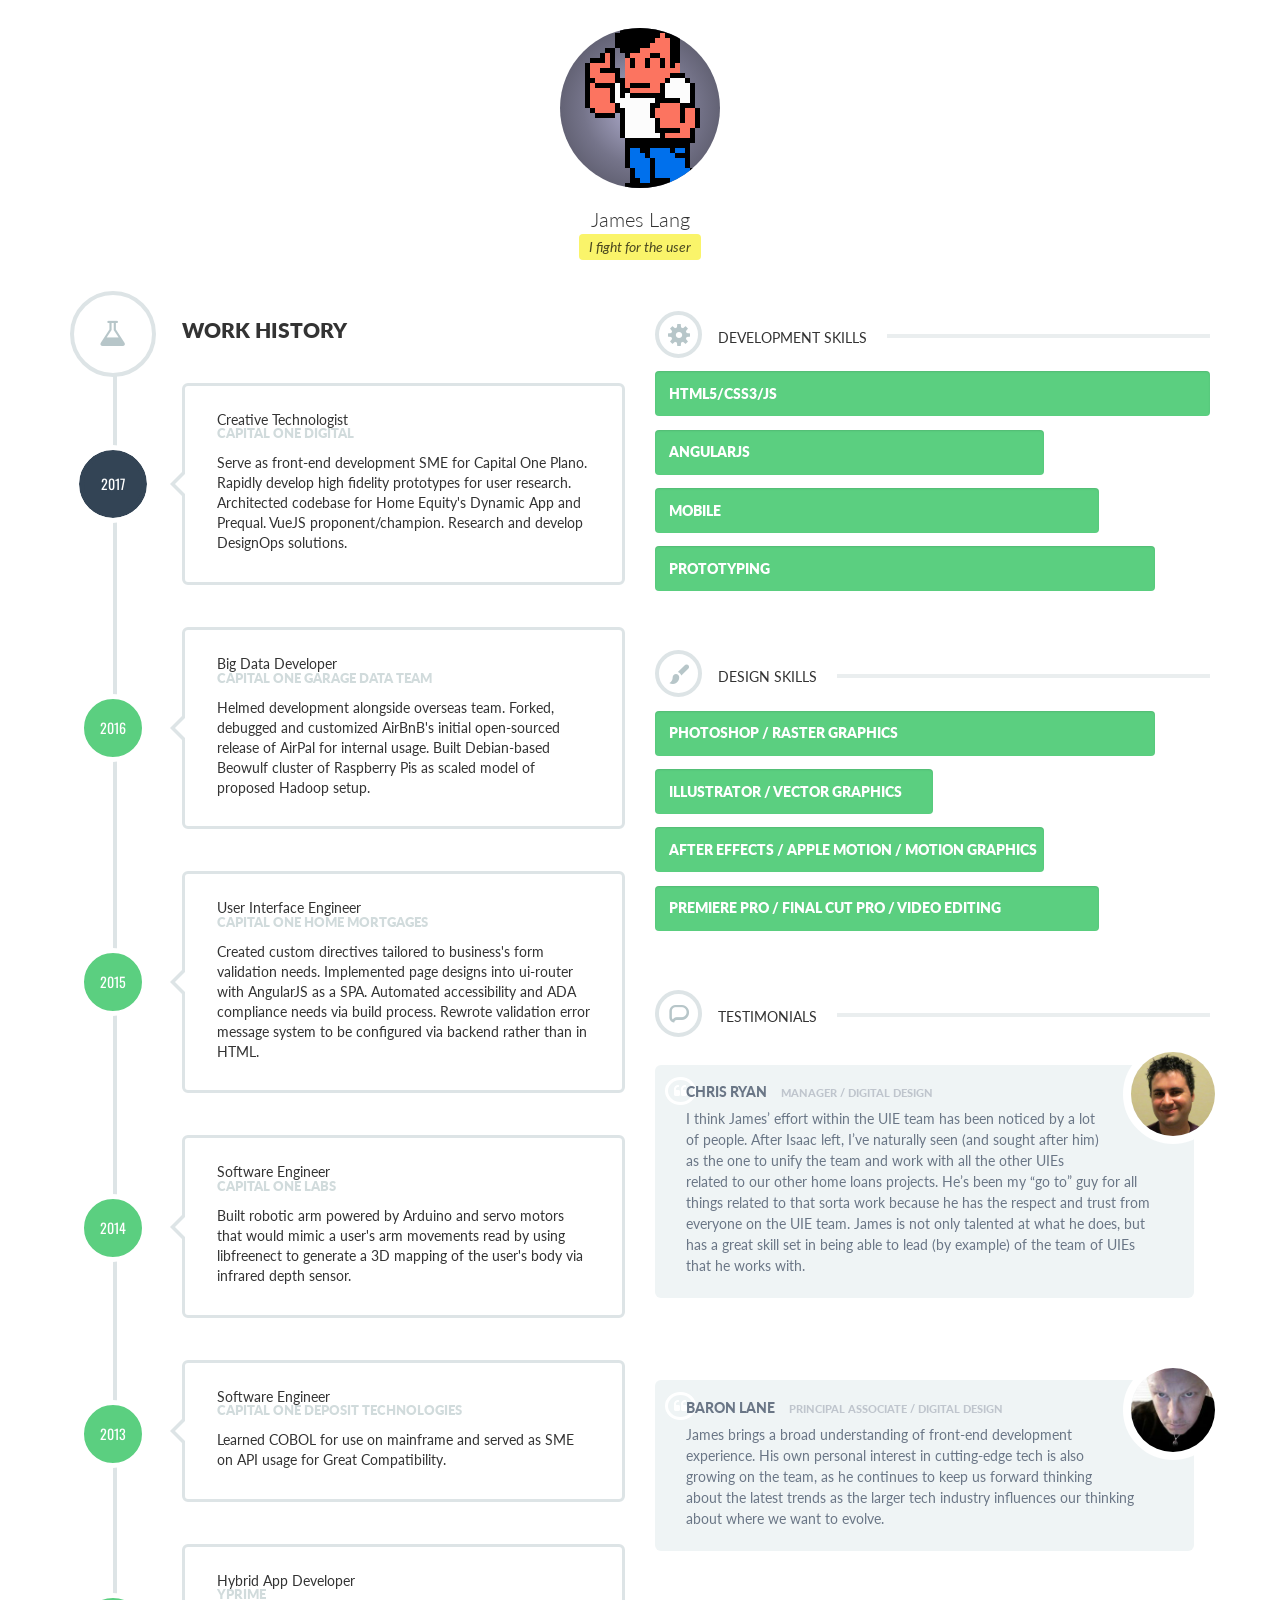
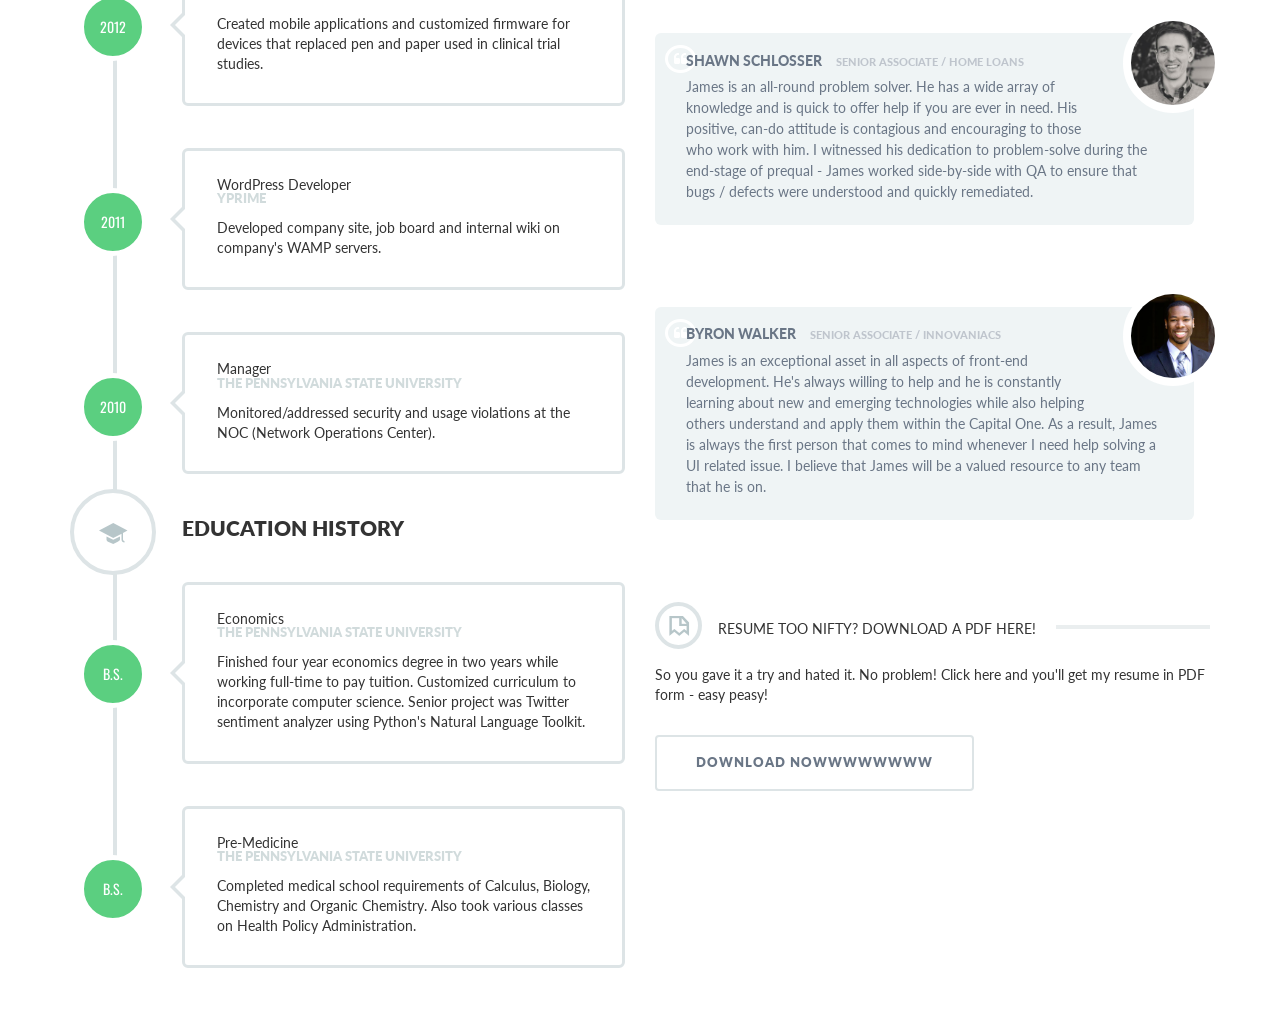
==== commit ddabe35b: "further revisions to history" ====
--- a/index.html
+++ b/index.html
@@ -69,7 +69,7 @@
                                     <h4>Software Engineer</h4>
                                     <h5>Capital One Labs</h5>
                                     <p>Built robotic arm powered by Arduino and servo motors that would mimic a user's arm movements
-                                        read via libfreenect to generate a 3D mapping of the user's body via infrared depth
+                                        read by using libfreenect to generate a 3D mapping of the user's body via infrared depth
                                         sensor.</p>
                                 </div>
                                 <div class="event">
@@ -88,7 +88,7 @@
                                     <span class="date">2011</span>
                                     <h4>WordPress Developer</h4>
                                     <h5>YPrime</h5>
-                                    <p>Developed company site, job board and internal wiki using existing WAMP servers.</p>
+                                    <p>Developed company site, job board and internal wiki on company's WAMP servers.</p>
                                 </div>
                                 <div class="event">
                                     <span class="date">2010</span>
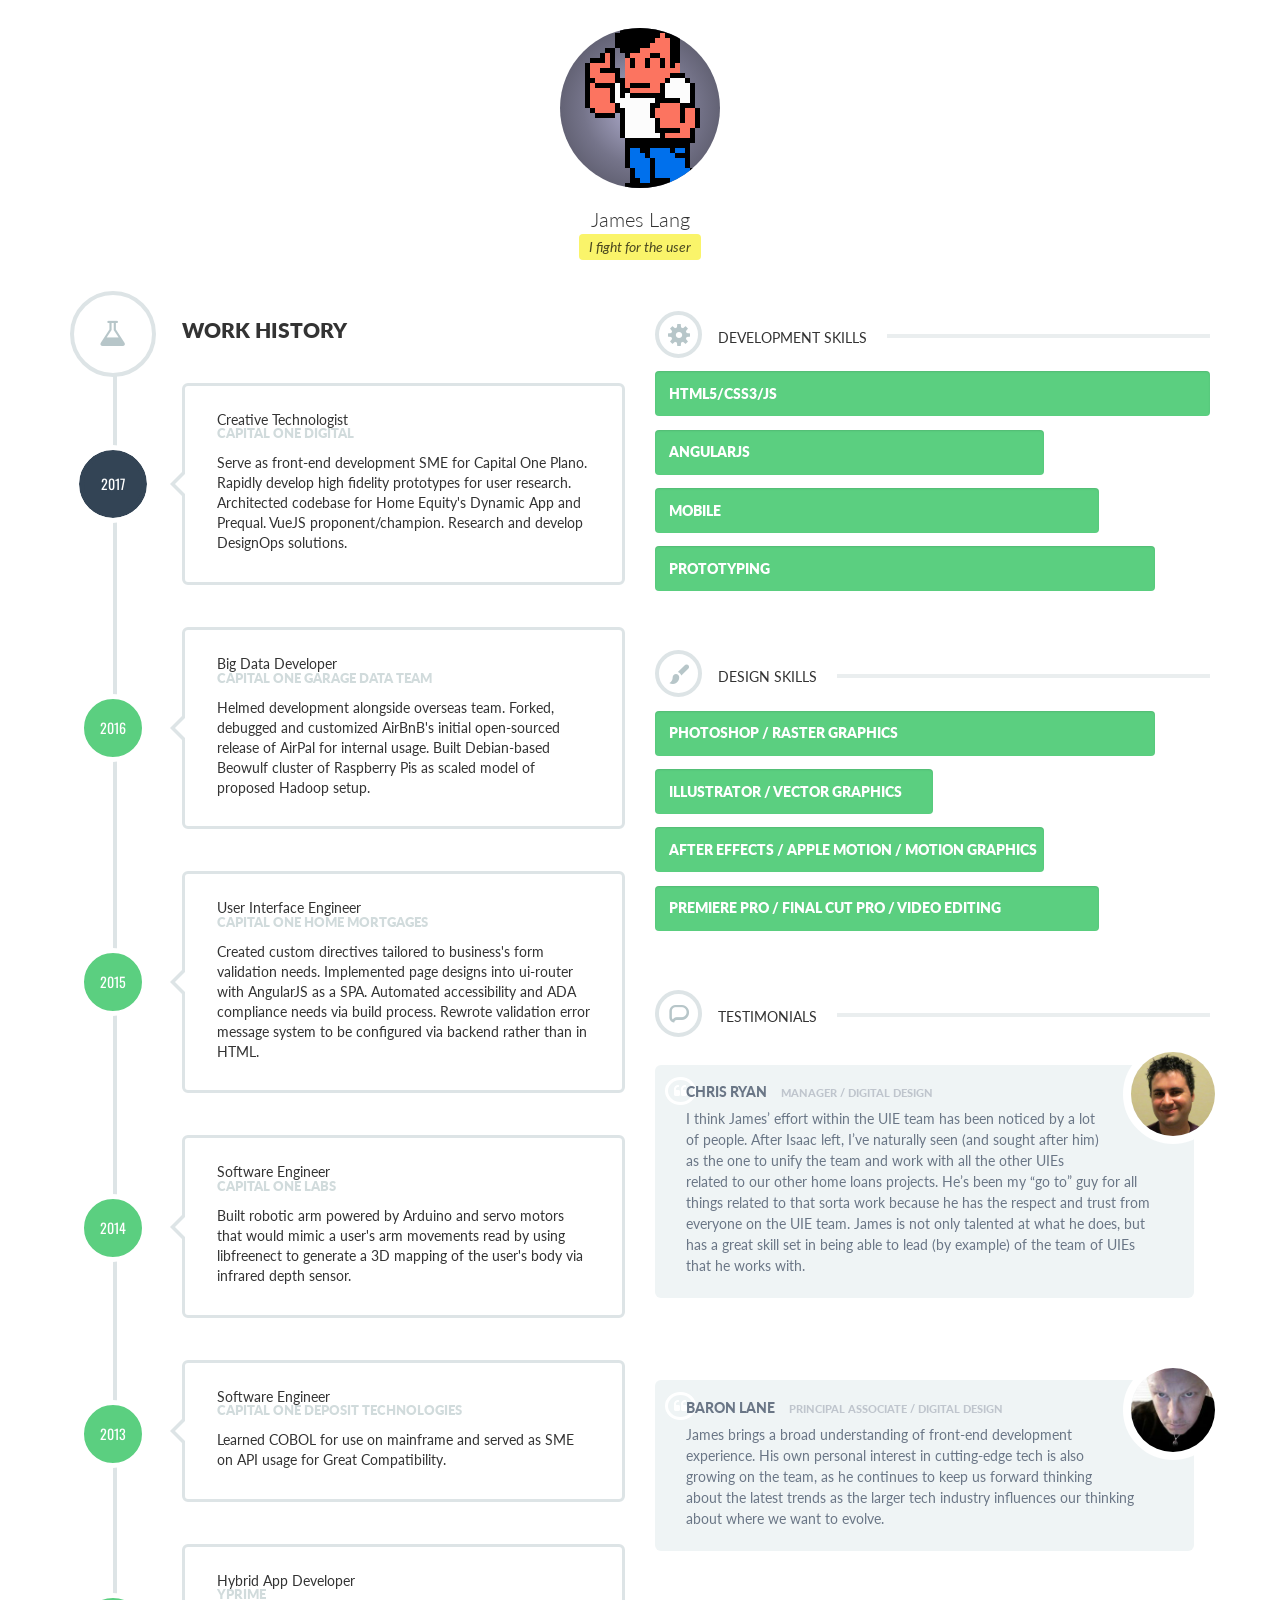
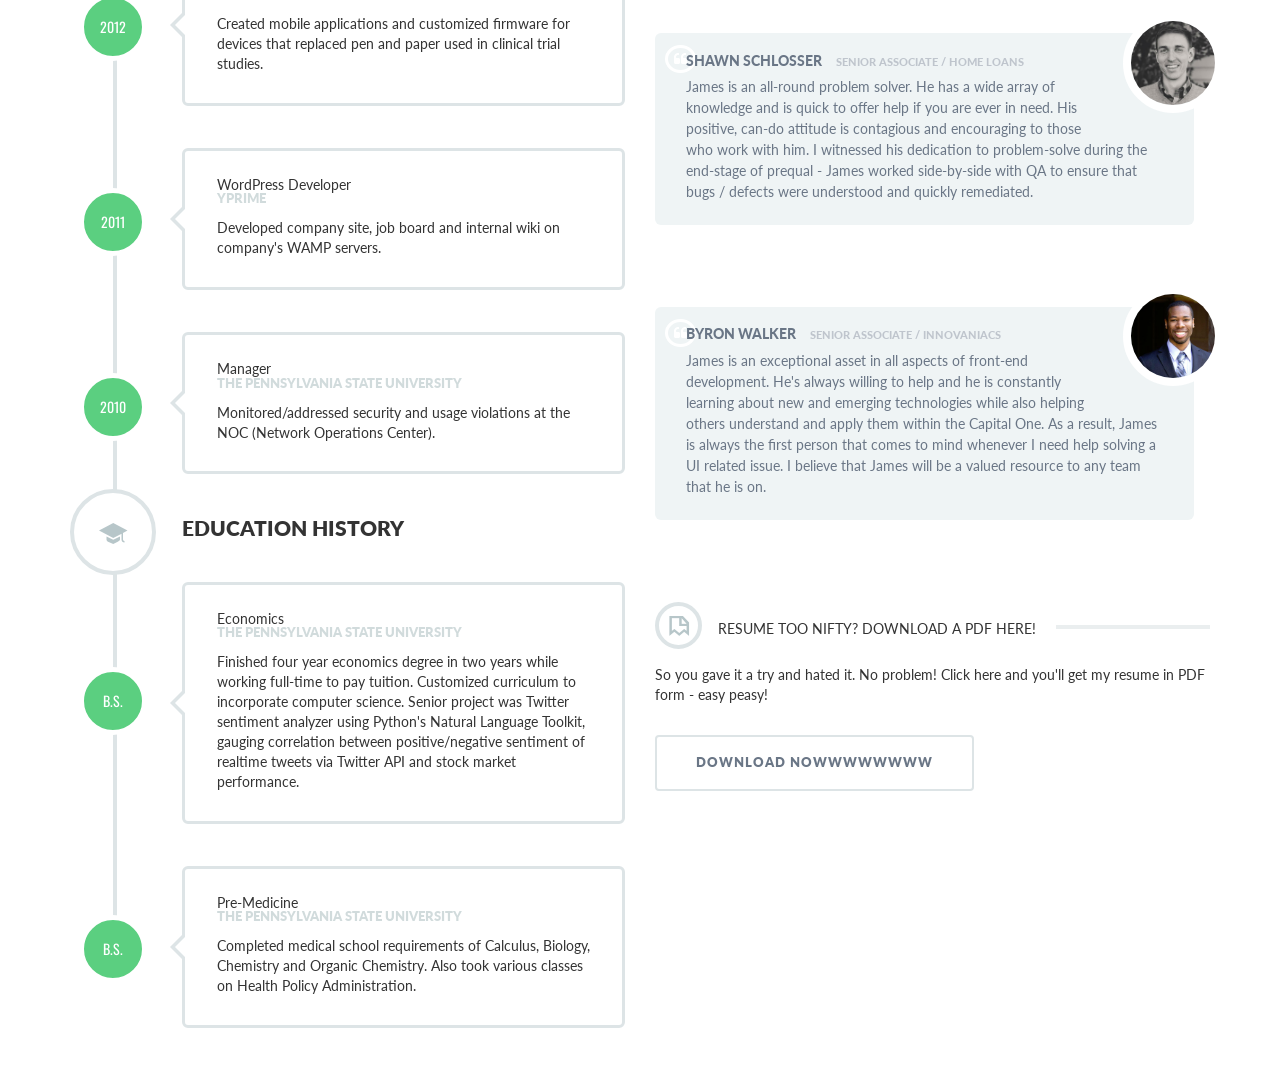
==== commit 6dad1bbb: "addition to education" ====
--- a/index.html
+++ b/index.html
@@ -103,7 +103,7 @@
                                     <h5>The Pennsylvania State University</h5>
                                     <p>Finished four year economics degree in two years while working full-time to pay tuition.
                                         Customized curriculum to incorporate computer science. Senior project was Twitter
-                                        sentiment analyzer using Python's Natural Language Toolkit.</p>
+                                        sentiment analyzer using Python's Natural Language Toolkit, gauging correlation between positive/negative sentiment of realtime tweets via Twitter API and stock market performance.</p>
                                 </div>
                                 <div class="event last">
                                     <span class="date">B.S.</span>
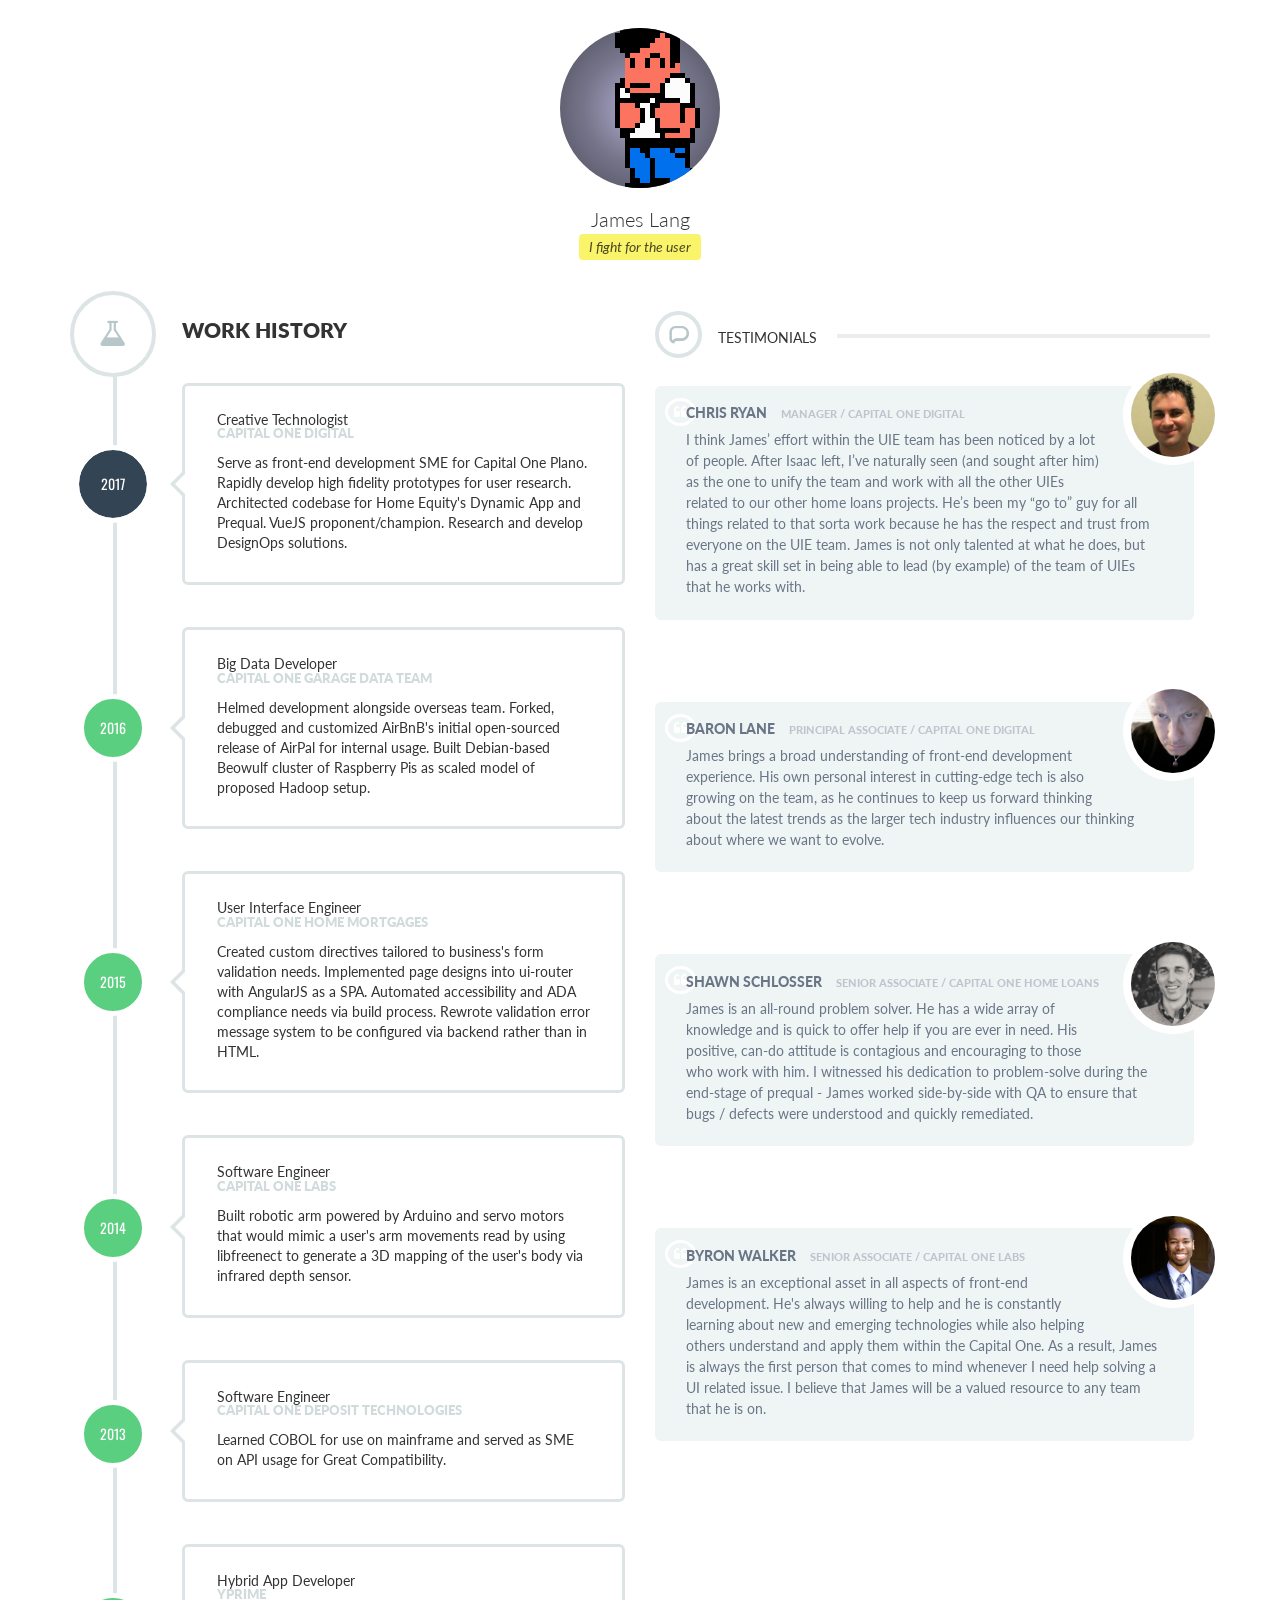
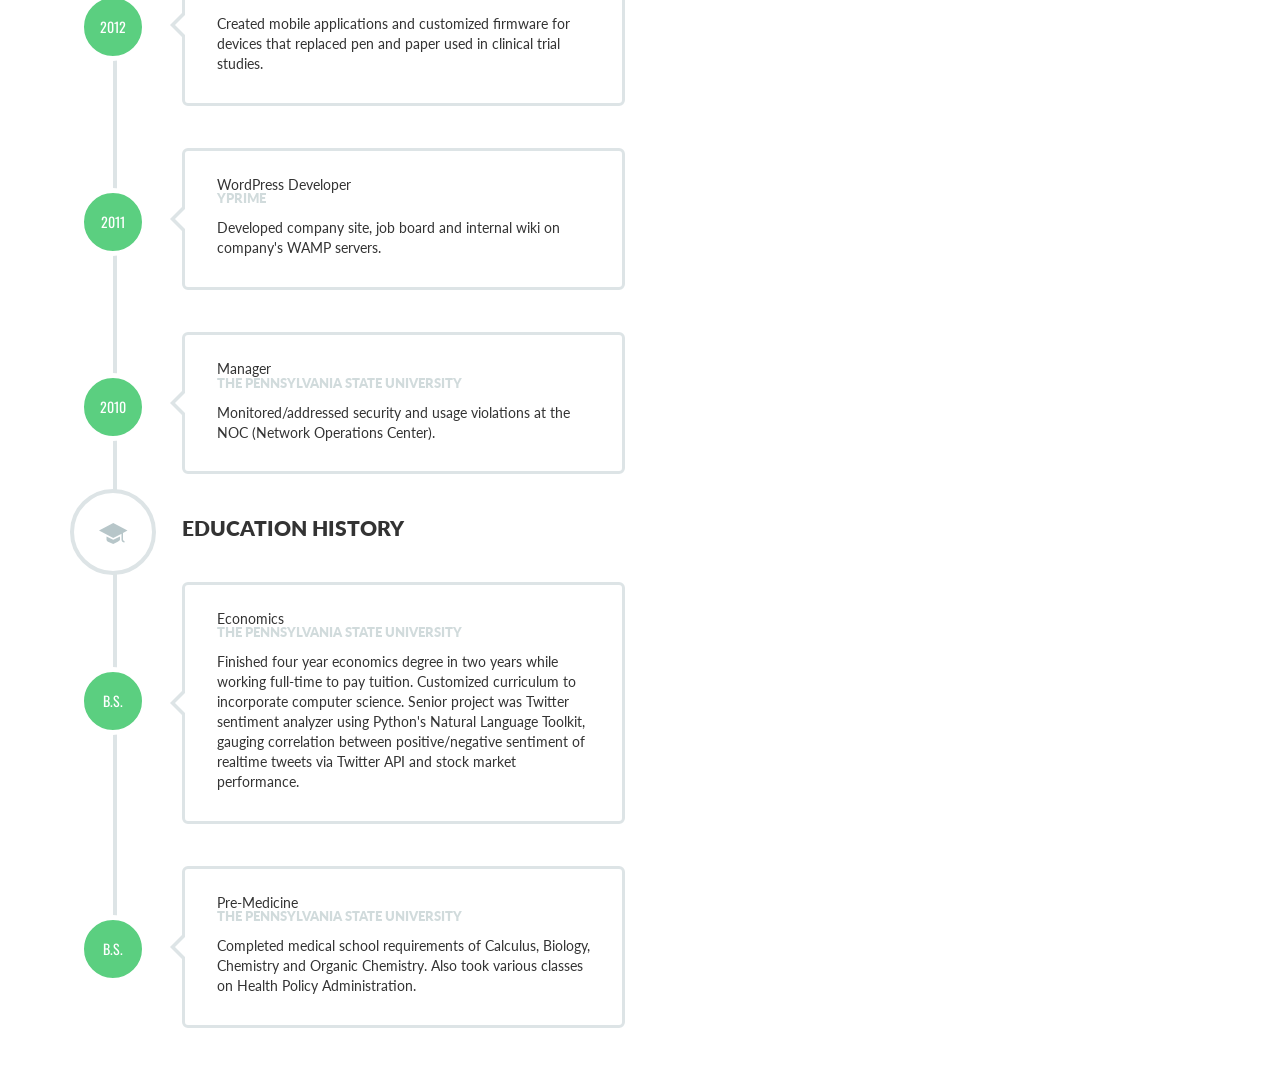
==== commit 97a30667: "remove non-needed sections" ====
--- a/index.html
+++ b/index.html
@@ -115,65 +115,11 @@
                             </div>
                         </div>
                         <div class="col-md-6">
-                            <h2 class="section-title"><span><i class="icon-cog-1"></i>development skills</span></h2>
-                            <div class="skillset">
-                                <div class="skill-unit">
-                                    <h4>HTML5/CSS3/JS</h4>
-                                    <div class="bar">
-                                        <div class="progress" style="width: 100%;"></div>
-                                    </div>
-                                </div>
-                                <div class="skill-unit">
-                                    <h4>AngularJS</h4>
-                                    <div class="bar">
-                                        <div class="progress" style="width: 70%;"></div>
-                                    </div>
-                                </div>
-                                <div class="skill-unit">
-                                    <h4>Mobile</h4>
-                                    <div class="bar">
-                                        <div class="progress" style="width: 80%;"></div>
-                                    </div>
-                                </div>
-                                <div class="skill-unit">
-                                    <h4>Prototyping</h4>
-                                    <div class="bar">
-                                        <div class="progress" style="width: 90%;"></div>
-                                    </div>
-                                </div>
-                            </div>
-                            <h2 class="section-title"><span><i class="icon-brush"></i>design skills</span></h2>
-                            <div class="skillset">
-                                <div class="skill-unit">
-                                    <h4>Photoshop / Raster Graphics</h4>
-                                    <div class="bar">
-                                        <div class="progress" style="width: 90%;"></div>
-                                    </div>
-                                </div>
-                                <div class="skill-unit">
-                                    <h4>Illustrator / Vector Graphics</h4>
-                                    <div class="bar">
-                                        <div class="progress" style="width: 50%;"></div>
-                                    </div>
-                                </div>
-                                <div class="skill-unit">
-                                    <h4>After Effects / Apple Motion / Motion Graphics</h4>
-                                    <div class="bar">
-                                        <div class="progress" style="width: 70%;"></div>
-                                    </div>
-                                </div>
-                                <div class="skill-unit">
-                                    <h4>Premiere Pro / Final Cut Pro / Video Editing</h4>
-                                    <div class="bar">
-                                        <div class="progress" style="width: 80%;"></div>
-                                    </div>
-                                </div>
-                            </div>
                             <h2 class="section-title"><span><i class="icon-comment"></i>testimonials</span></h2>
                             <div class="testo-group">
                                 <div class="testo">
                                     <img src="img/chris-ryan.jpg" alt="Chris Ryan's headshot">
-                                    <h4>Chris Ryan <span>Manager / Digital Design</span></h4>
+                                    <h4>Chris Ryan <span>Manager / Capital One Digital</span></h4>
                                     <p>I think James’ effort within the UIE team has been noticed by a lot of people. After
                                         Isaac left, I’ve naturally seen (and sought after him) as the one to unify the team
                                         and work with all the other UIEs related to our other home loans projects. He’s been
@@ -186,7 +132,7 @@
                             <div class="testo-group">
                                 <div class="testo">
                                     <img src="img/baron-lane.jpg" alt="Baron Lane's headshot">
-                                    <h4>Baron Lane <span>Principal Associate / Digital Design</span></h4>
+                                    <h4>Baron Lane <span>Principal Associate / Capital One Digital</span></h4>
                                     <p>James brings a broad understanding of front-end development experience. His own personal
                                         interest in cutting-edge tech is also growing on the team, as he continues to keep
                                         us forward thinking about the latest trends as the larger tech industry influences
@@ -196,7 +142,7 @@
                             <div class="testo-group">
                                 <div class="testo">
                                     <img src="img/shawn-schlosser.jpg" alt="Shawn Schlosser's headshot">
-                                    <h4>Shawn Schlosser <span>Senior Associate / Home Loans</span></h4>
+                                    <h4>Shawn Schlosser <span>Senior Associate / Capital One Home Loans</span></h4>
                                     <p>James is an all-round problem solver. He has a wide array of knowledge and is quick to
                                         offer help if you are ever in need. His positive, can-do attitude is contagious and
                                         encouraging to those who work with him. I witnessed his dedication to problem-solve
@@ -207,19 +153,13 @@
                             <div class="testo-group">
                                 <div class="testo">
                                     <img src="img/byron-walker.jpg" alt="Byron Walker's headshot">
-                                    <h4>Byron Walker <span>Senior Associate / Innovaniacs</span></h4>
+                                    <h4>Byron Walker <span>Senior Associate / Capital One Labs</span></h4>
                                     <p>James is an exceptional asset in all aspects of front-end development. He's always willing
                                         to help and he is constantly learning about new and emerging technologies while also
                                         helping others understand and apply them within the Capital One. As a result, James
                                         is always the first person that comes to mind whenever I need help solving a UI related
                                         issue. I believe that James will be a valued resource to any team that he is on.</p>
                                 </div>
-                            </div>
-                            <h2 class="section-title"><span><i class="icon-doc-alt"></i>resume too nifty? download a PDF here!</span></h2>
-                            <p>So you gave it a try and hated it. No problem! Click here and you'll get my resume in PDF form
-                                - easy peasy!</p>
-                            <div class="download-button">
-                                <a target="_blank" href="resume.pdf" class="button primary">download nowwwwwwww</a>
                             </div>
                         </div>
                     </div>
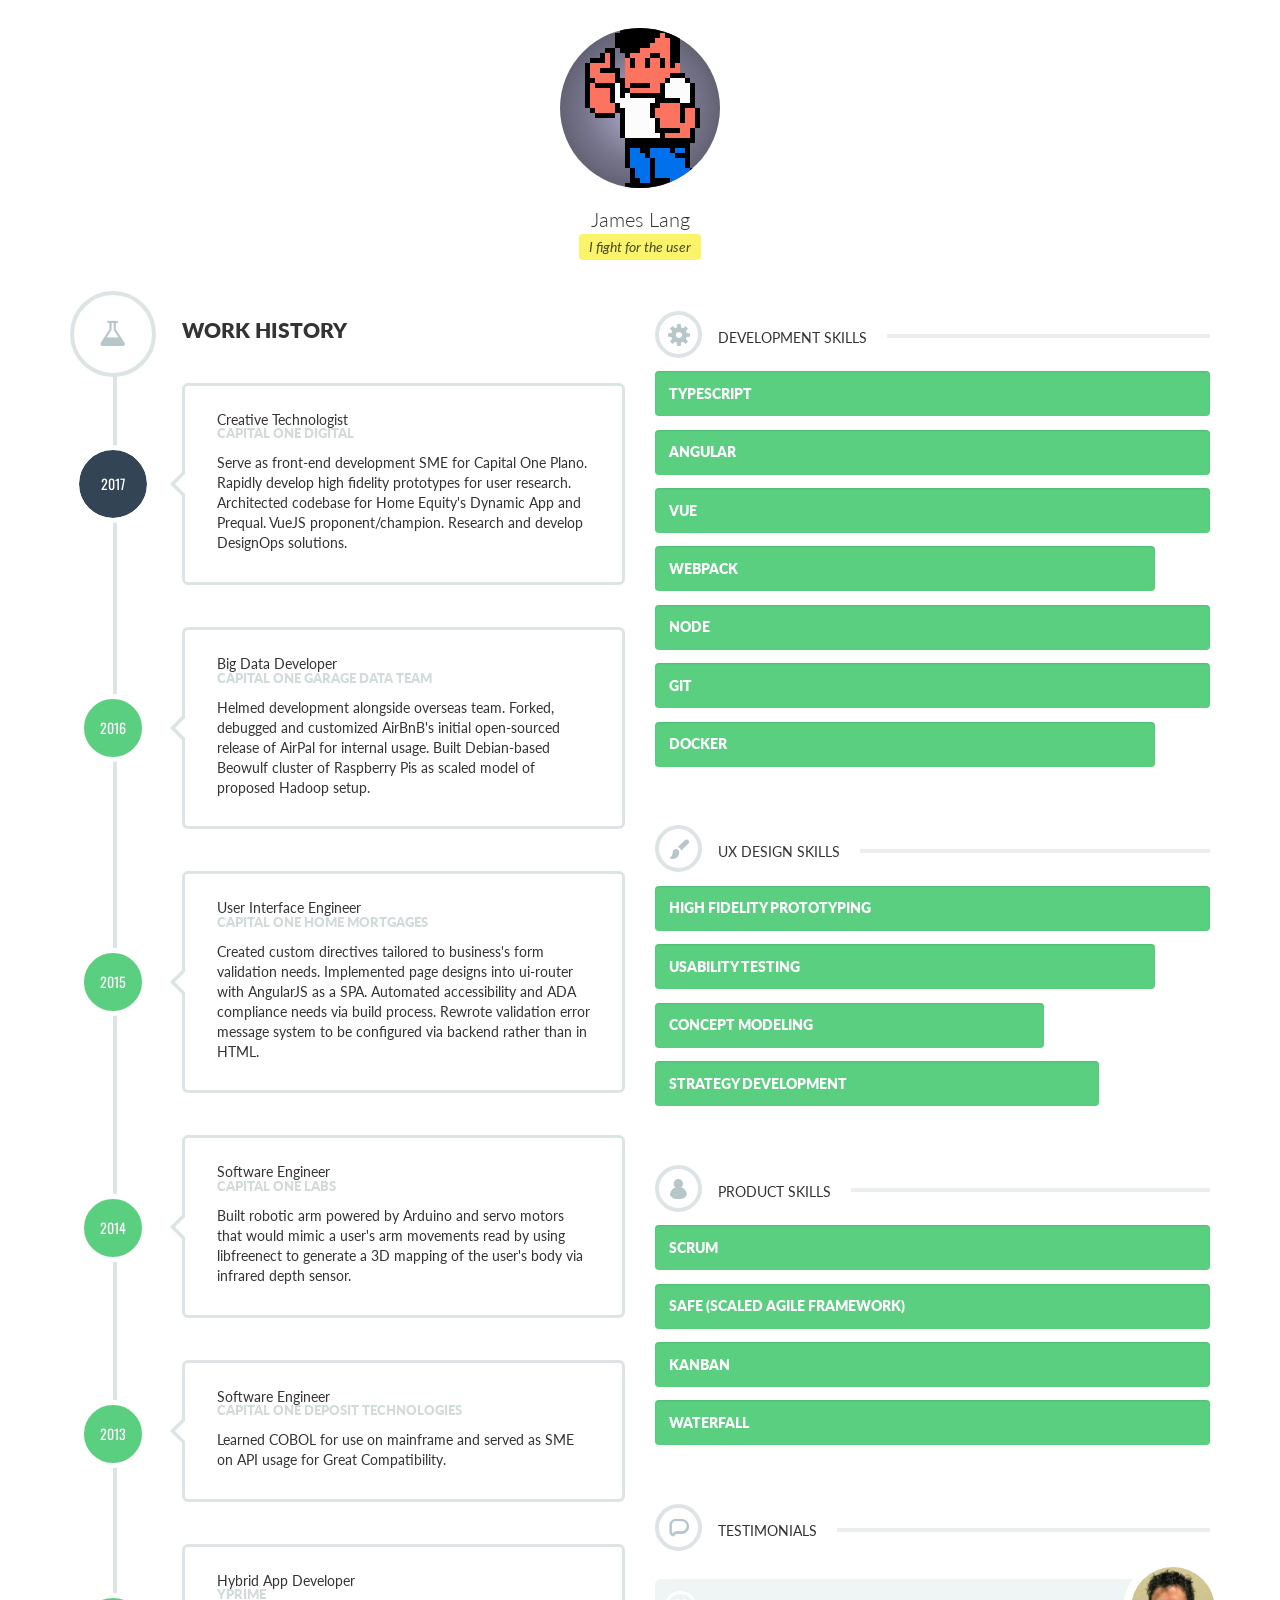
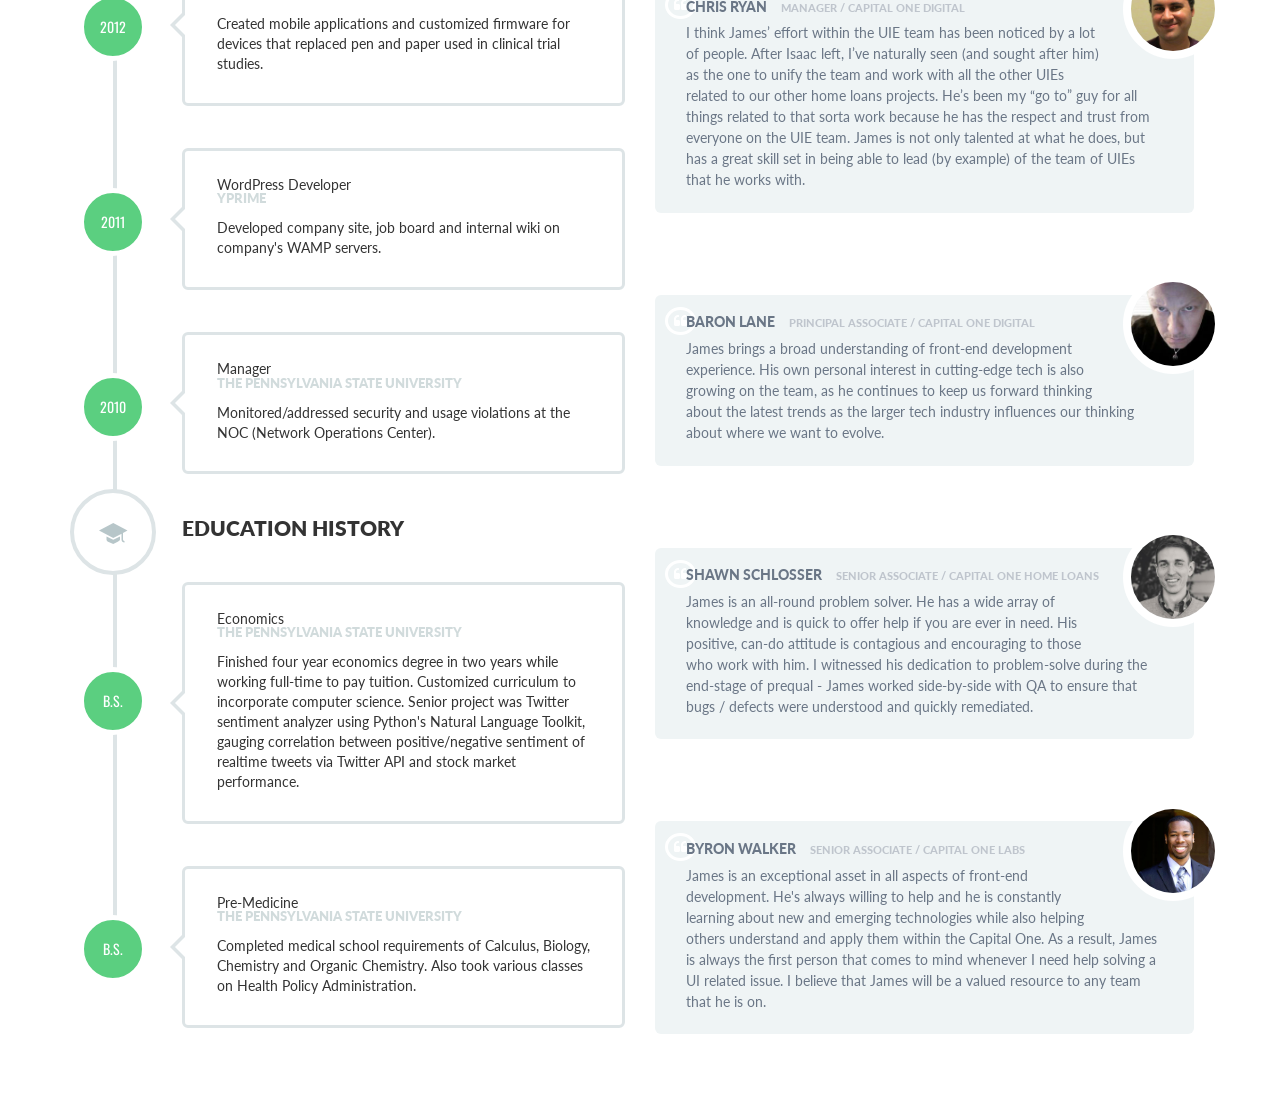
==== commit e5eb42be: "add skills" ====
--- a/index.html
+++ b/index.html
@@ -115,6 +115,105 @@
                             </div>
                         </div>
                         <div class="col-md-6">
+                            <h2 class="section-title"><span><i class="icon-cog-1"></i>development skills</span></h2>
+                            <div class="skillset">
+                                <div class="skill-unit">
+                                    <h4>typescript</h4>
+                                    <div class="bar">
+                                        <div class="progress" style="width: 100%;"></div>
+                                    </div>
+                                </div>
+                                <div class="skill-unit">
+                                    <h4>Angular</h4>
+                                    <div class="bar">
+                                        <div class="progress" style="width: 100%;"></div>
+                                    </div>
+                                </div>
+                                <div class="skill-unit">
+                                    <h4>Vue</h4>
+                                    <div class="bar">
+                                        <div class="progress" style="width: 100%;"></div>
+                                    </div>
+                                </div>
+                                <div class="skill-unit">
+                                    <h4>webpack</h4>
+                                    <div class="bar">
+                                        <div class="progress" style="width: 90%;"></div>
+                                    </div>
+                                </div>
+                                <div class="skill-unit">
+                                    <h4>node</h4>
+                                    <div class="bar">
+                                        <div class="progress" style="width: 100%;"></div>
+                                    </div>
+                                </div>
+                                <div class="skill-unit">
+                                    <h4>git</h4>
+                                    <div class="bar">
+                                        <div class="progress" style="width: 100%;"></div>
+                                    </div>
+                                </div>
+                                <div class="skill-unit">
+                                    <h4>docker</h4>
+                                    <div class="bar">
+                                        <div class="progress" style="width: 90%;"></div>
+                                    </div>
+                                </div>
+                            </div>
+                            <h2 class="section-title"><span><i class="icon-brush"></i>ux design skills</span></h2>
+                            <div class="skillset">
+                                <div class="skill-unit">
+                                    <h4>high fidelity Prototyping</h4>
+                                    <div class="bar">
+                                        <div class="progress" style="width: 100%;"></div>
+                                    </div>
+                                </div>
+                                <div class="skill-unit">
+                                    <h4>usability testing</h4>
+                                    <div class="bar">
+                                        <div class="progress" style="width: 90%;"></div>
+                                    </div>
+                                </div>
+                                <div class="skill-unit">
+                                    <h4>concept modeling</h4>
+                                    <div class="bar">
+                                        <div class="progress" style="width: 70%;"></div>
+                                    </div>
+                                </div>
+                                <div class="skill-unit">
+                                    <h4>strategy development</h4>
+                                    <div class="bar">
+                                        <div class="progress" style="width: 80%;"></div>
+                                    </div>
+                                </div>
+                            </div>
+                            <h2 class="section-title"><span><i class="icon-guest"></i>product skills</span></h2>
+                            <div class="skillset">
+                                <div class="skill-unit">
+                                    <h4>Scrum</h4>
+                                    <div class="bar">
+                                        <div class="progress" style="width: 100%;"></div>
+                                    </div>
+                                </div>
+                                <div class="skill-unit">
+                                    <h4>Safe (scaled agile framework)</h4>
+                                    <div class="bar">
+                                        <div class="progress" style="width: 100%;"></div>
+                                    </div>
+                                </div>
+                                <div class="skill-unit">
+                                    <h4>kanban</h4>
+                                    <div class="bar">
+                                        <div class="progress" style="width: 100%;"></div>
+                                    </div>
+                                </div>
+                                <div class="skill-unit">
+                                    <h4>waterfall</h4>
+                                    <div class="bar">
+                                        <div class="progress" style="width: 100%;"></div>
+                                    </div>
+                                </div>
+                            </div>
                             <h2 class="section-title"><span><i class="icon-comment"></i>testimonials</span></h2>
                             <div class="testo-group">
                                 <div class="testo">
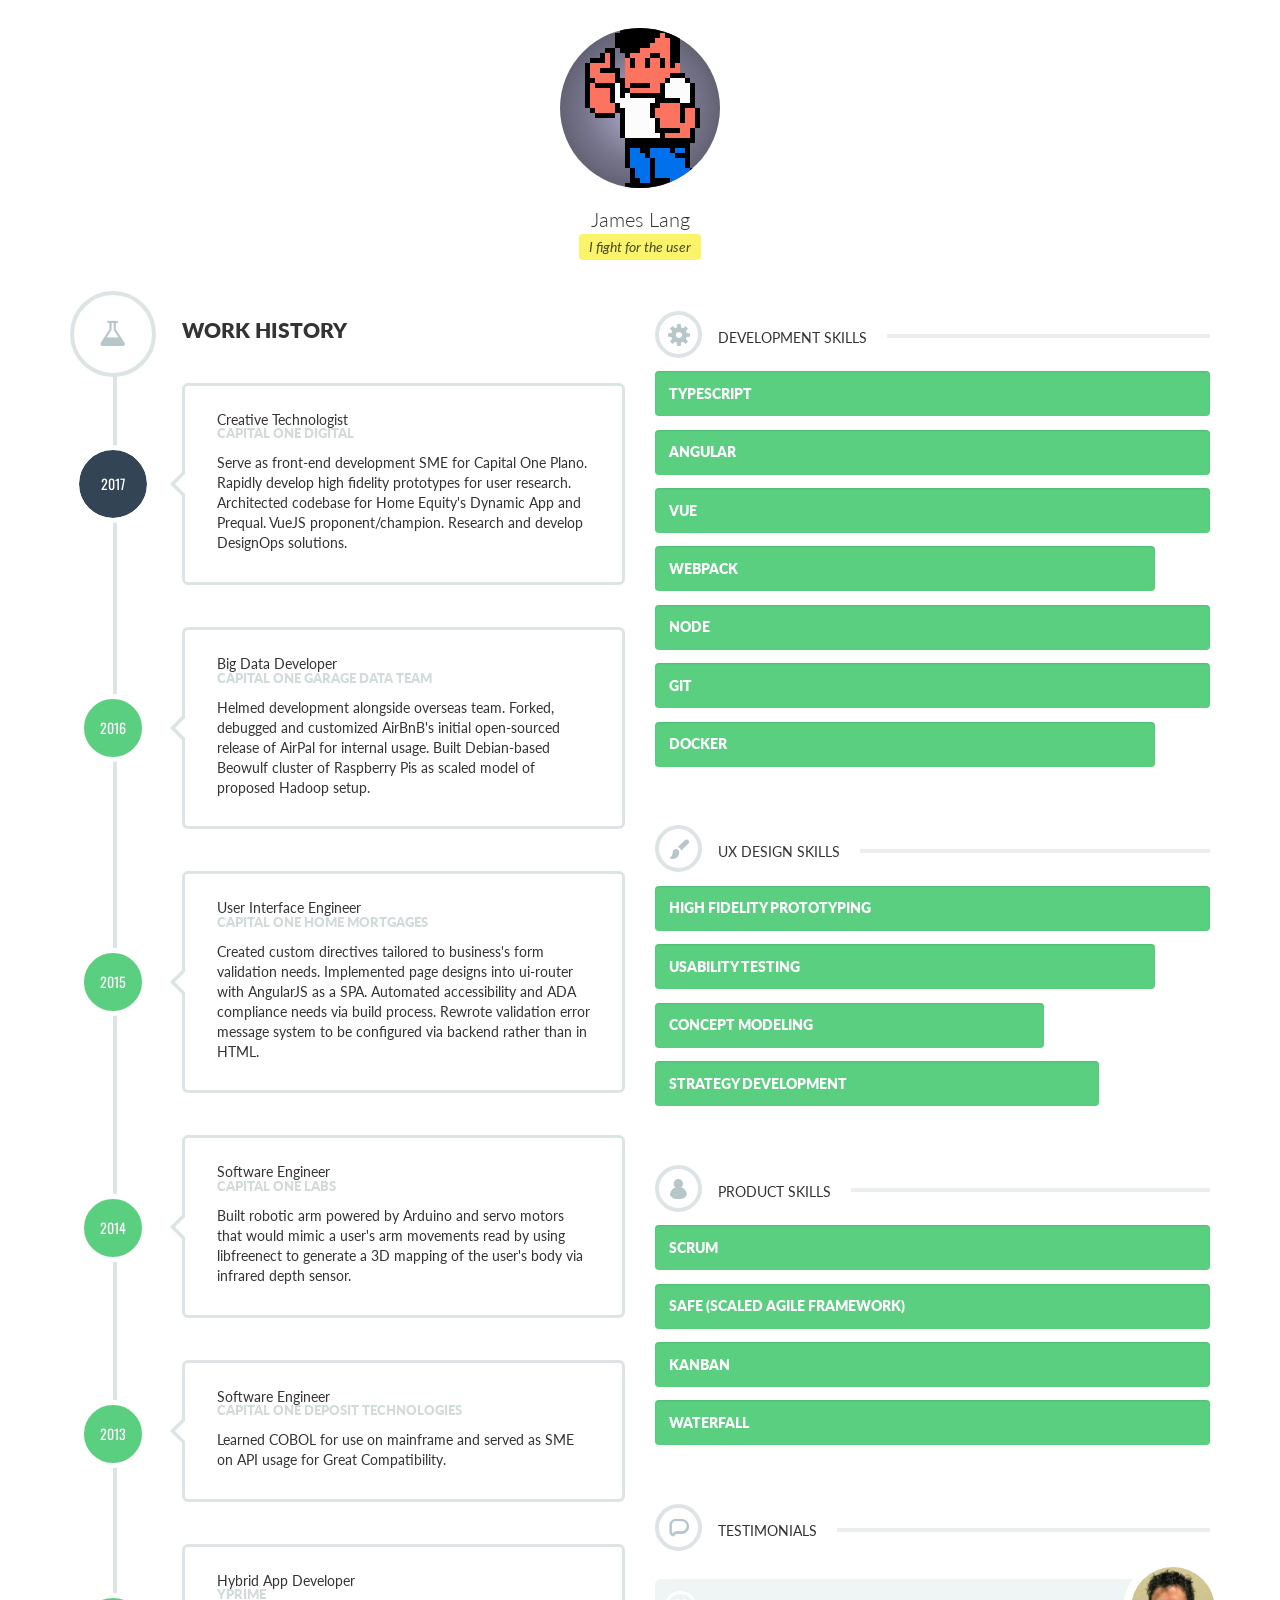
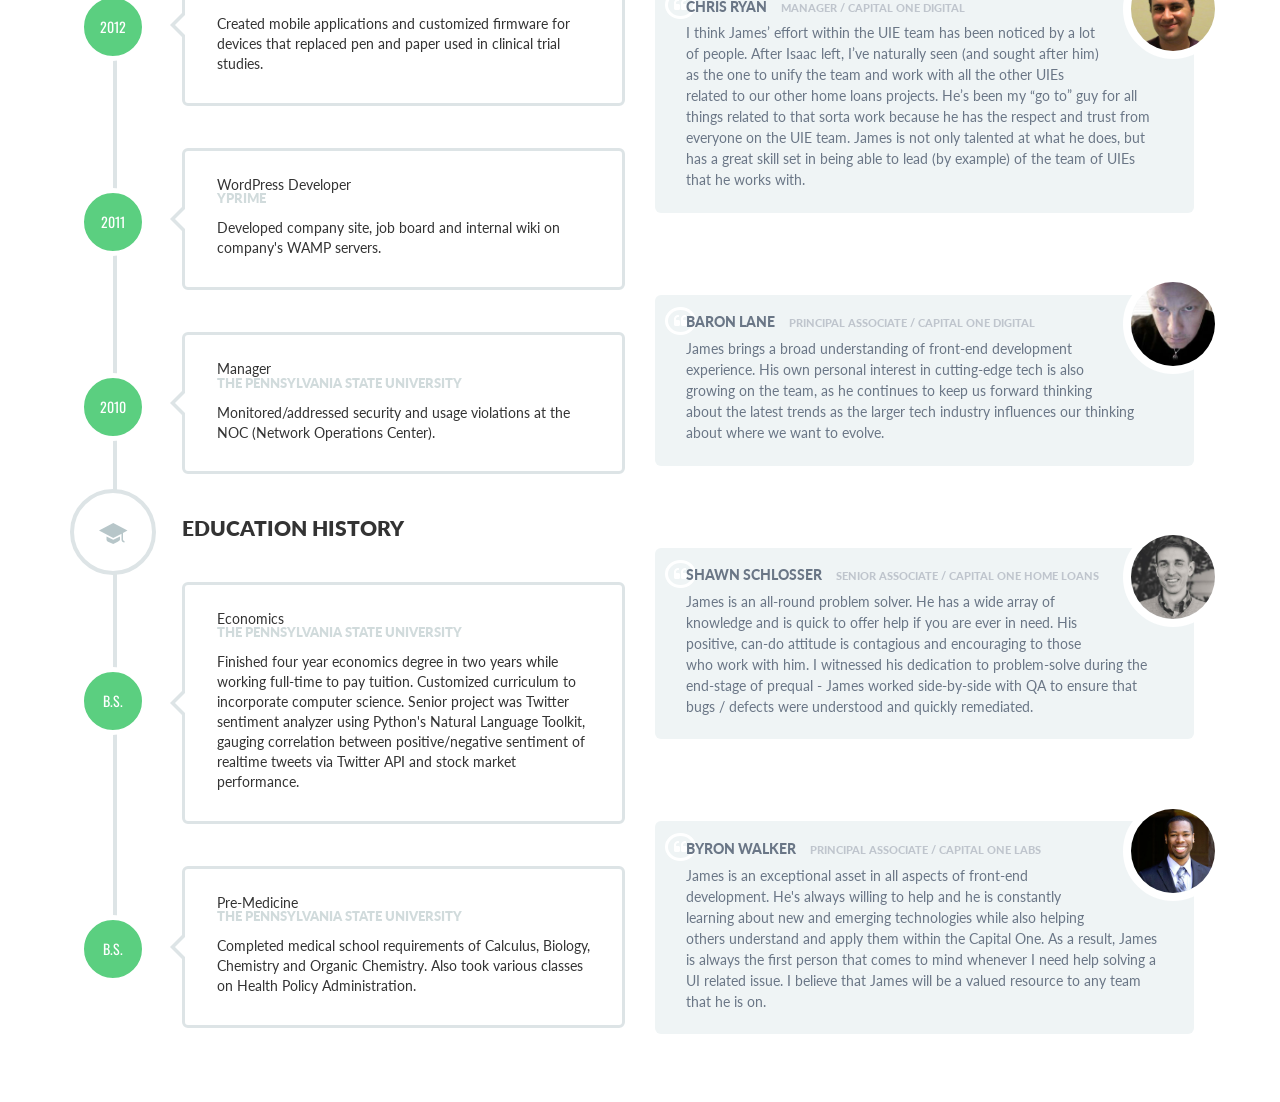
==== commit 2b0d6b97: "update position" ====
--- a/index.html
+++ b/index.html
@@ -252,7 +252,7 @@
                             <div class="testo-group">
                                 <div class="testo">
                                     <img src="img/byron-walker.jpg" alt="Byron Walker's headshot">
-                                    <h4>Byron Walker <span>Senior Associate / Capital One Labs</span></h4>
+                                    <h4>Byron Walker <span>Principal Associate / Capital One Labs</span></h4>
                                     <p>James is an exceptional asset in all aspects of front-end development. He's always willing
                                         to help and he is constantly learning about new and emerging technologies while also
                                         helping others understand and apply them within the Capital One. As a result, James
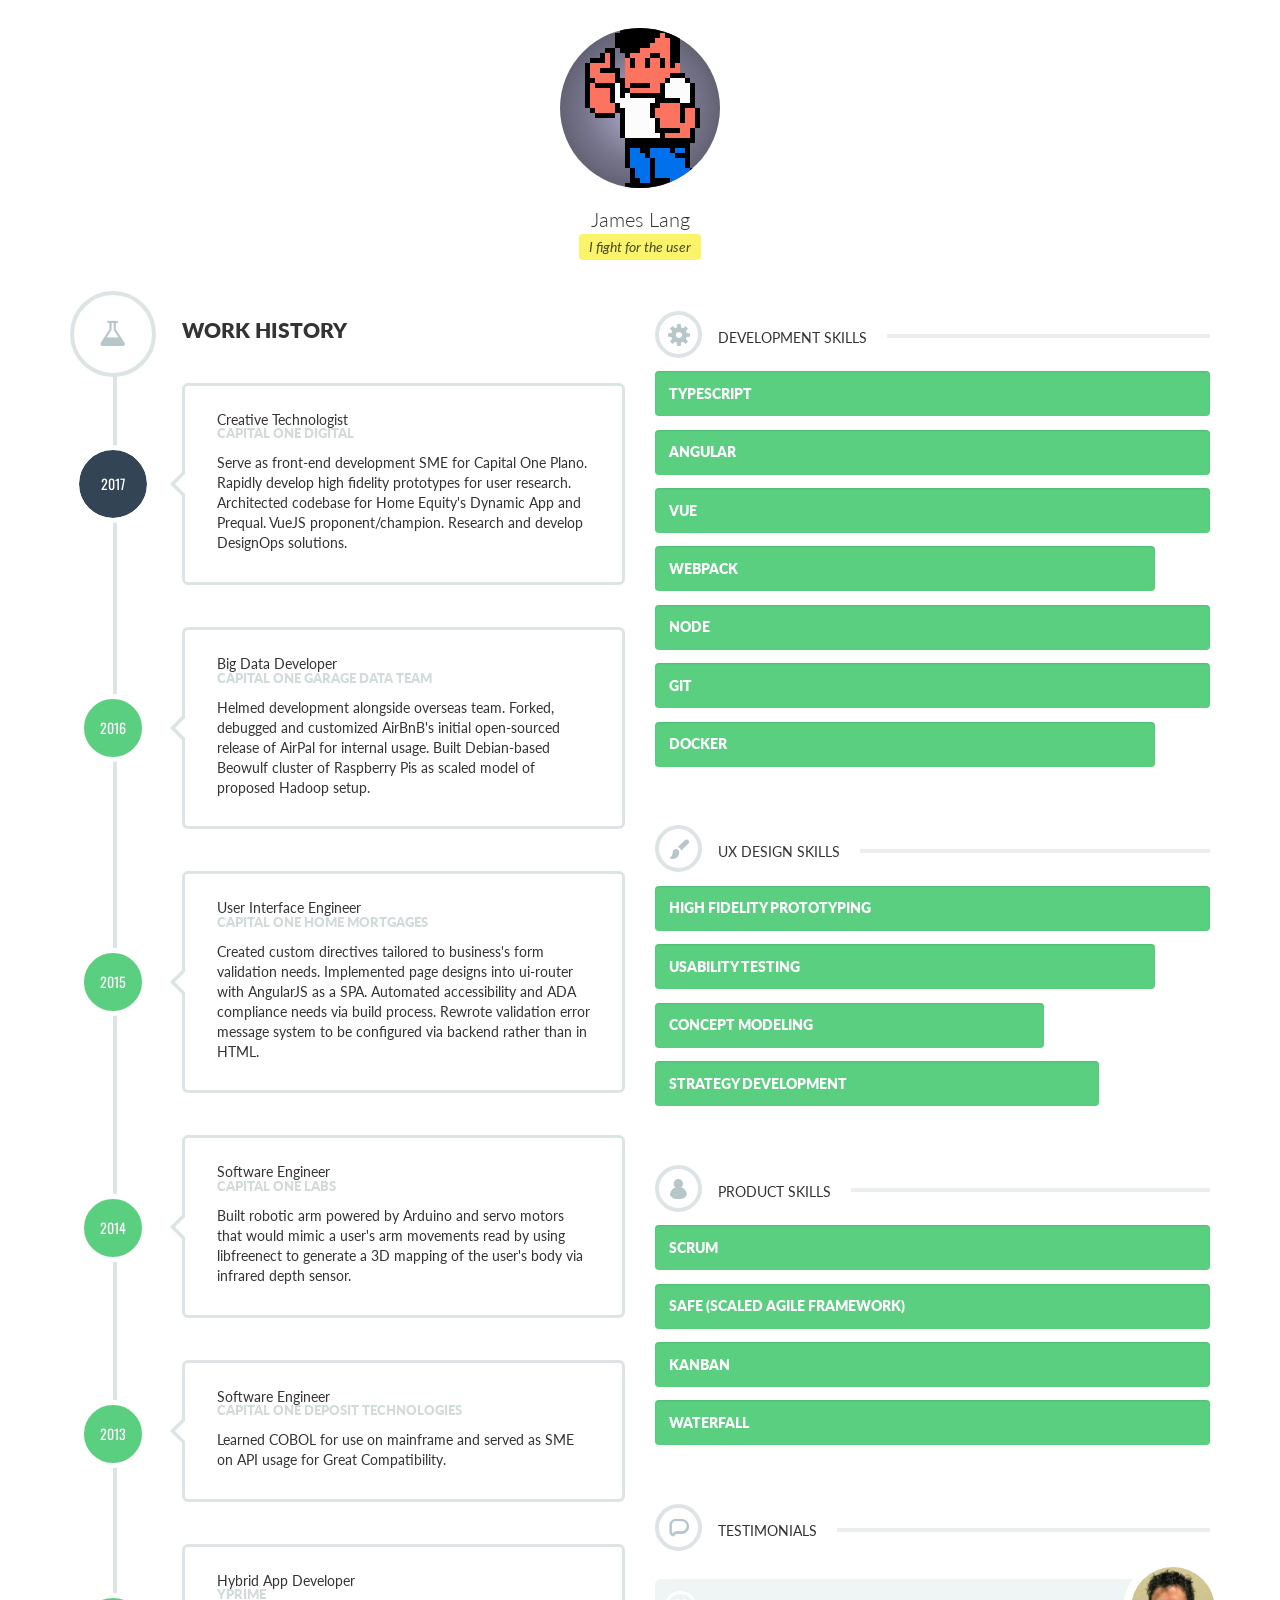
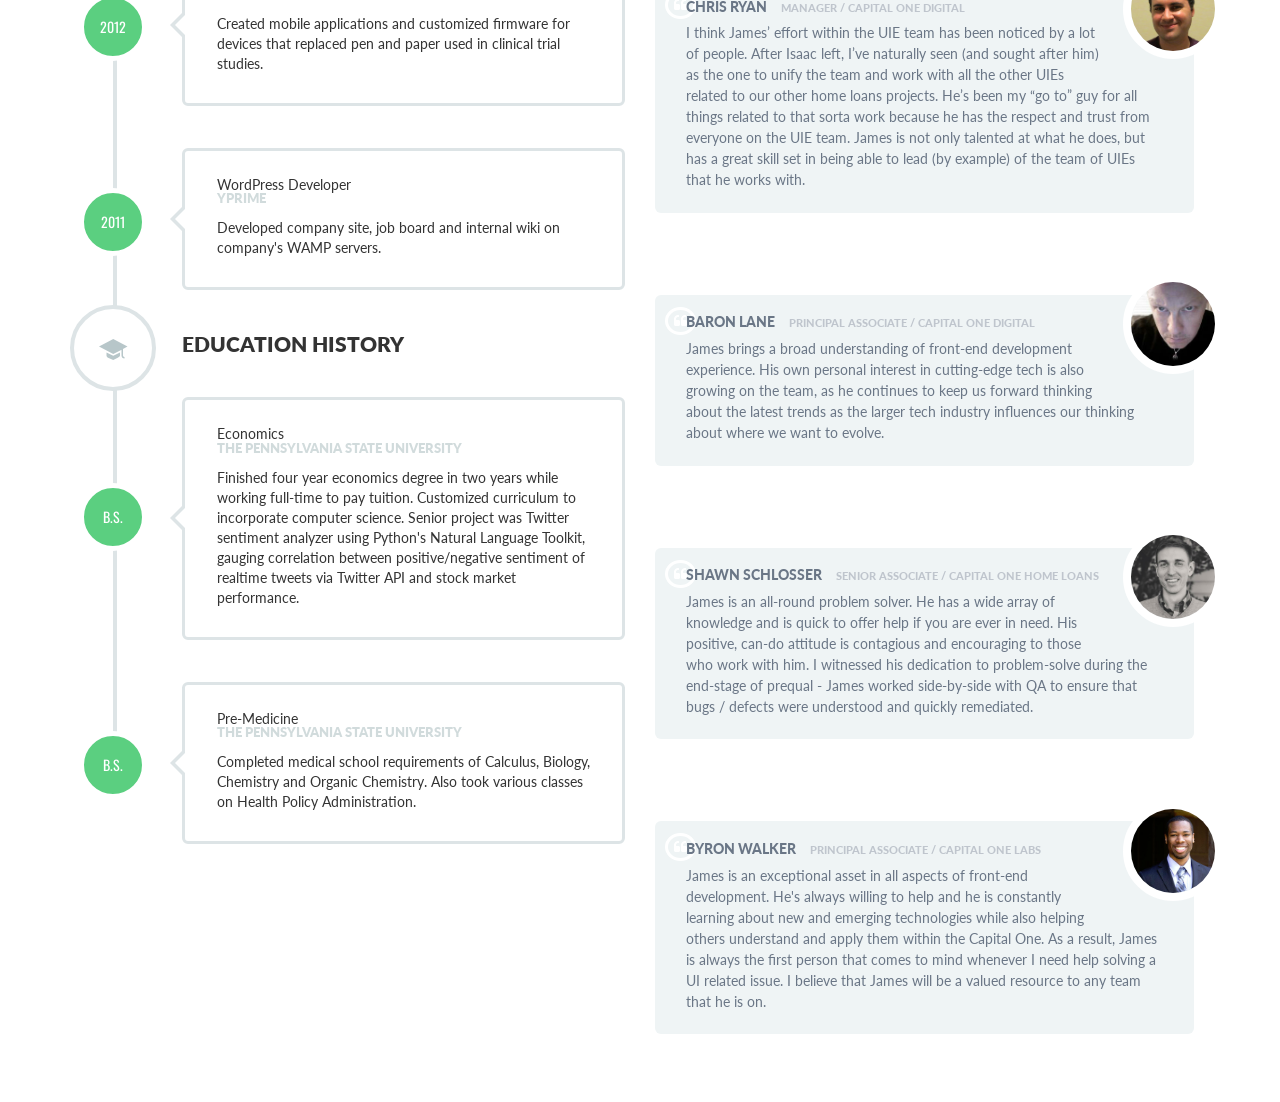
==== commit d456136a: "Remove college job" ====
--- a/index.html
+++ b/index.html
@@ -90,12 +90,14 @@
                                     <h5>YPrime</h5>
                                     <p>Developed company site, job board and internal wiki on company's WAMP servers.</p>
                                 </div>
+                                <!--
                                 <div class="event">
                                     <span class="date">2010</span>
                                     <h4>Manager</h4>
                                     <h5>The Pennsylvania State University</h5>
                                     <p>Monitored/addressed security and usage violations at the NOC (Network Operations Center).</p>
                                 </div>
+                                -->
                                 <h2><i class="icon-college"></i>education history</h2>
                                 <div class="event">
                                     <span class="date">B.S.</span>
@@ -270,4 +272,4 @@
     <script src="js/bootstrap.min.js"></script>
 </body>
 
-</html>+</html>
